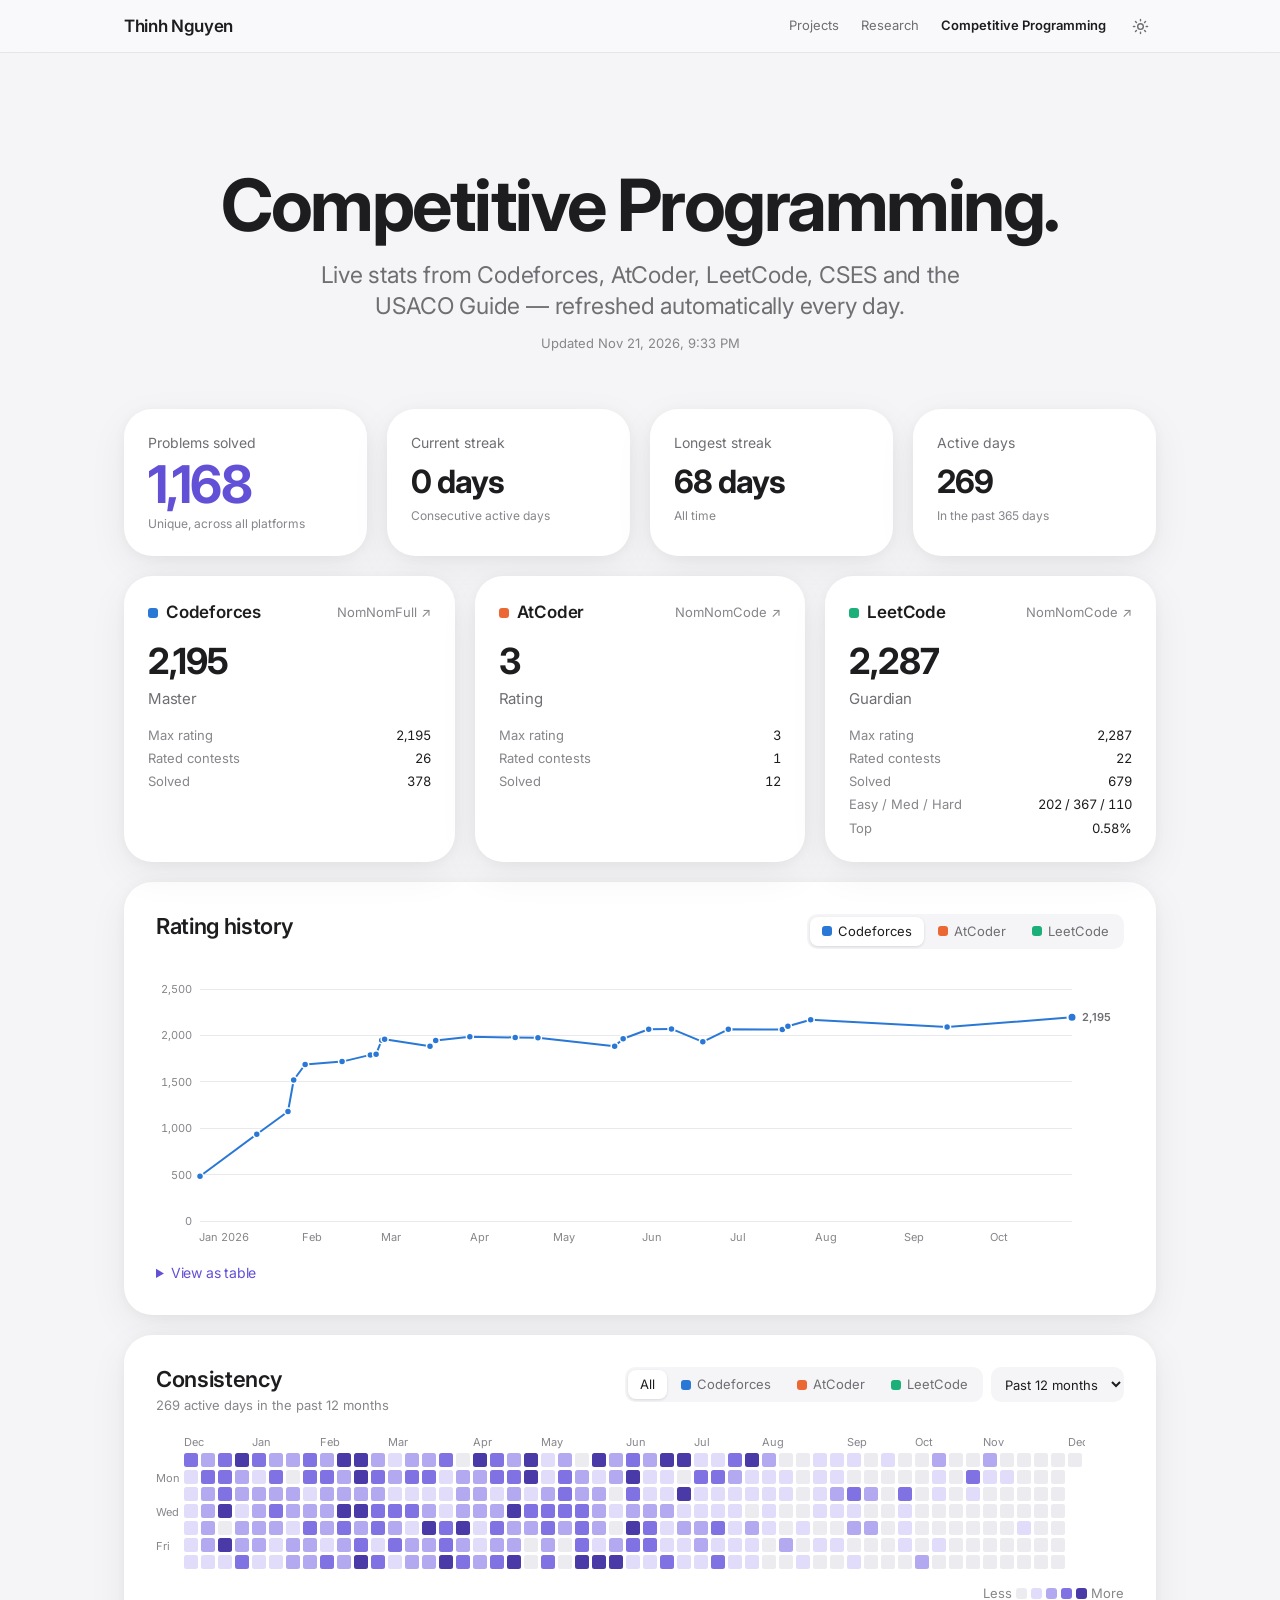
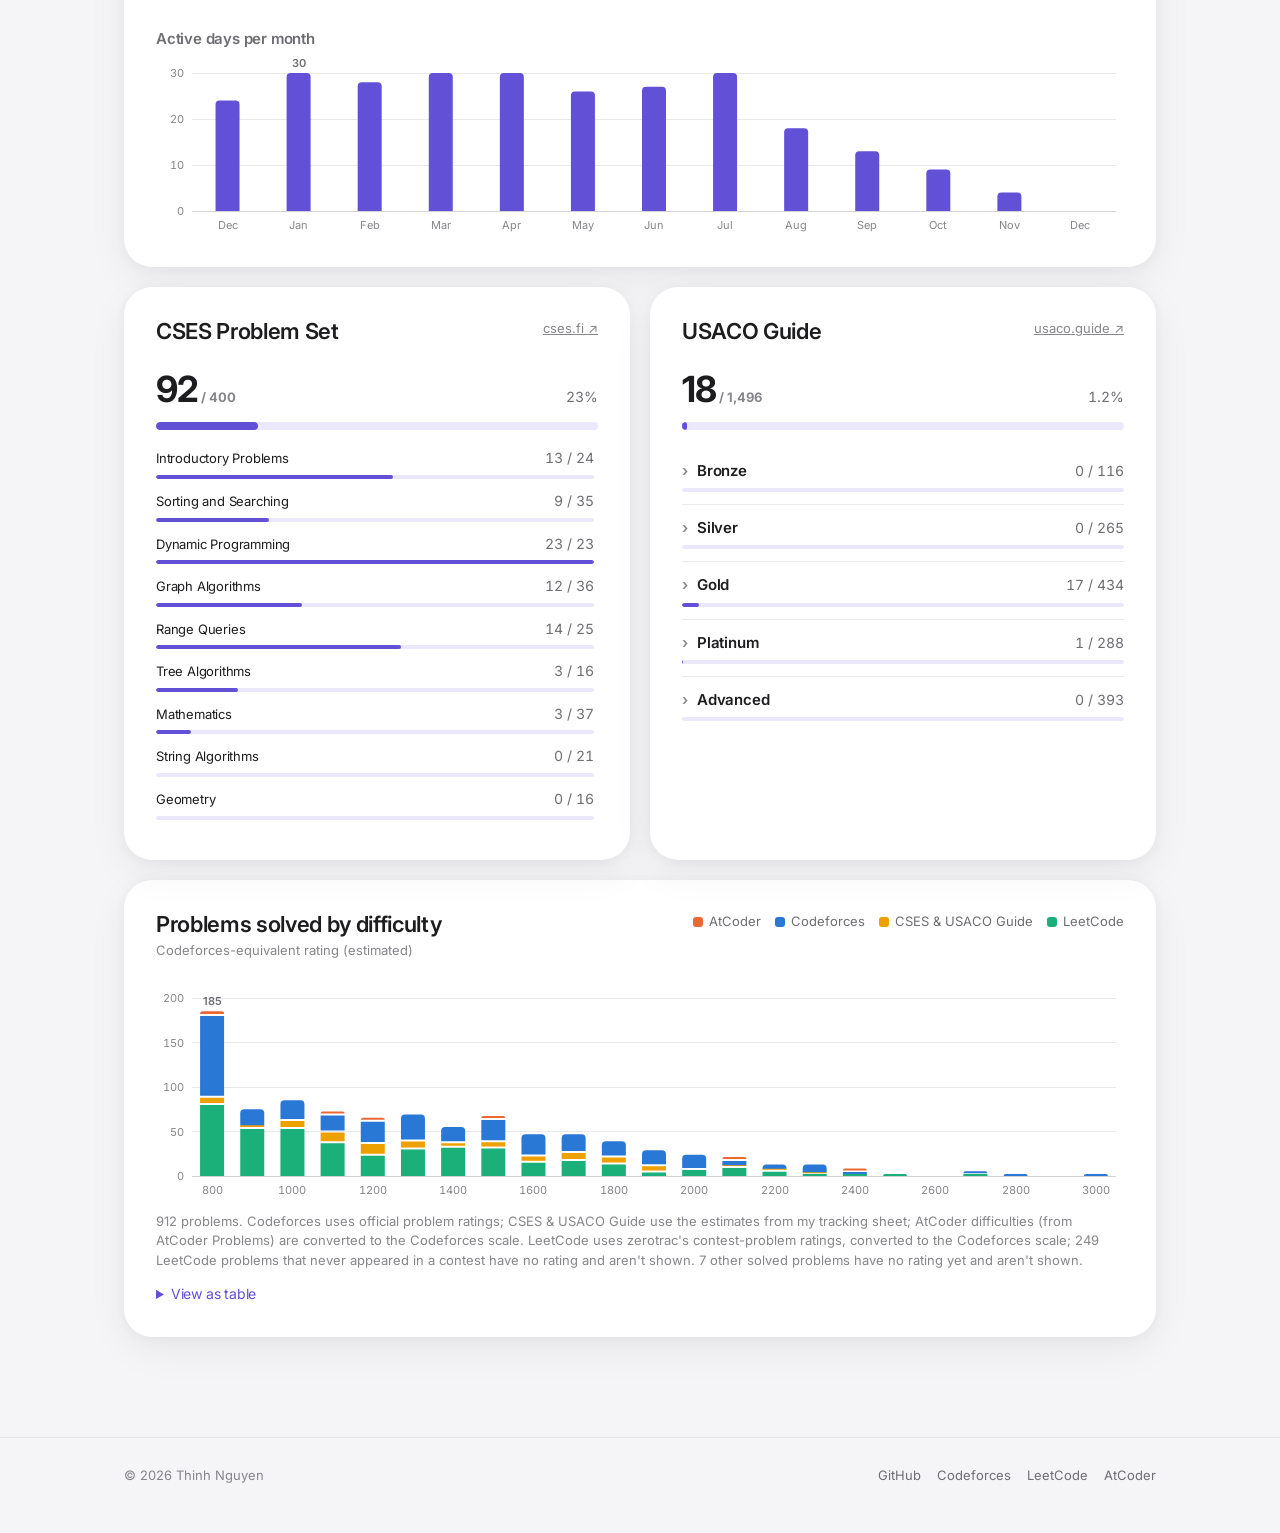
==== competitive-programming.html @ 13630344 "Redesign as a multi-page site; add research and Huawei project - Separate Home, Projects, Research a" ====
<!doctype html>
<html lang="en">
<head>
  <meta charset="utf-8">
  <meta name="viewport" content="width=device-width, initial-scale=1">
  <title>Competitive Programming · Thinh Nguyen</title>
  <meta name="description" content="Live competitive programming stats: Codeforces, AtCoder, LeetCode, CSES and USACO Guide.">
  <link rel="icon" href="data:image/svg+xml,<svg xmlns='http://www.w3.org/2000/svg' viewBox='0 0 32 32'><rect width='32' height='32' rx='7' fill='%236250d6'/><text x='16' y='22' font-family='system-ui,sans-serif' font-size='16' font-weight='700' fill='white' text-anchor='middle'>TN</text></svg>">
  <link rel="preconnect" href="https://fonts.googleapis.com">
  <link rel="preconnect" href="https://fonts.gstatic.com" crossorigin>
  <link rel="stylesheet" href="https://fonts.googleapis.com/css2?family=Inter:wght@400;500;600;700&display=swap">
  <link rel="stylesheet" href="assets/css/style.css">
  <script>
    document.documentElement.classList.add("js");
    try { const t = localStorage.getItem("theme"); if (t) document.documentElement.dataset.theme = t; } catch {}
  </script>
</head>
<body>
  <header class="nav-bar">
    <nav class="wrap nav-inner" aria-label="Main">
      <a class="brand" href="./" data-bind="name">Thinh Nguyen</a>
      <div class="nav-links">
        <a href="projects.html">Projects</a>
        <a href="research.html">Research</a>
        <a href="competitive-programming.html" aria-current="page"><span class="long">Competitive Programming</span><span class="short">CP</span></a>
      </div>
      <button class="theme-toggle" id="theme-toggle" type="button" aria-label="Toggle dark mode">
        <svg class="icon-sun" viewBox="0 0 24 24" aria-hidden="true"><circle cx="12" cy="12" r="4"/><path d="M12 2v2M12 20v2M4.9 4.9l1.4 1.4M17.7 17.7l1.4 1.4M2 12h2M20 12h2M4.9 19.1l1.4-1.4M17.7 6.3l1.4-1.4"/></svg>
        <svg class="icon-moon" viewBox="0 0 24 24" aria-hidden="true"><path d="M21 12.8A9 9 0 1 1 11.2 3a7 7 0 0 0 9.8 9.8z"/></svg>
      </button>
    </nav>
  </header>

  <main>
    <section class="page-hero wrap">
      <h1 class="reveal">Competitive Programming.</h1>
      <p class="lede reveal">Live stats from Codeforces, AtCoder, LeetCode, CSES and the USACO Guide — refreshed automatically every day.</p>
      <p class="muted small reveal" id="cp-updated" style="margin-top:12px"></p>
    </section>
    <section id="cp" class="section wrap">

      <div class="tiles" id="cp-tiles" aria-live="polite"></div>

      <div class="platforms" id="cp-platforms"></div>

      <article class="card">
        <div class="card-head">
          <h3>Rating history</h3>
          <div class="segmented" id="rating-tabs" role="tablist" aria-label="Platform"></div>
        </div>
        <div class="chart" id="rating-chart"></div>
        <details class="table-view">
          <summary>View as table</summary>
          <div id="rating-table"></div>
        </details>
      </article>

      <article class="card">
        <div class="card-head">
          <div>
            <h3>Consistency</h3>
            <p class="muted small" id="heatmap-caption"></p>
          </div>
          <div class="filters">
            <div class="segmented" id="heatmap-platforms" role="group" aria-label="Platform filter"></div>
            <select id="heatmap-range" class="select" aria-label="Time range"></select>
          </div>
        </div>
        <div class="heatmap-scroll" id="heatmap"></div>
        <div class="heatmap-legend muted small" id="heatmap-legend"></div>
        <h4 class="subhead">Active days per month</h4>
        <div class="chart" id="monthly-chart"></div>
      </article>

      <div class="grid-2">
        <article class="card">
          <div class="card-head">
            <h3>CSES Problem Set</h3>
            <a class="muted small" href="https://cses.fi/problemset/" target="_blank" rel="noopener">cses.fi ↗</a>
          </div>
          <div id="cses-progress"></div>
        </article>
        <article class="card">
          <div class="card-head">
            <h3>USACO Guide</h3>
            <a class="muted small" href="https://usaco.guide/" target="_blank" rel="noopener">usaco.guide ↗</a>
          </div>
          <div id="usaco-progress"></div>
        </article>
      </div>

      <article class="card" id="difficulty-card">
        <div class="card-head">
          <div>
            <h3>Problems solved by difficulty</h3>
            <p class="muted small">Codeforces-equivalent rating (estimated)</p>
          </div>
          <div class="legend" id="difficulty-legend"></div>
        </div>
        <div class="chart" id="difficulty-chart"></div>
        <p class="footnote muted small" id="difficulty-note"></p>
        <details class="table-view">
          <summary>View as table</summary>
          <div id="difficulty-table"></div>
        </details>
      </article>
    </section>

  </main>

  <footer class="site-footer">
    <div class="wrap footer-inner">
      <span>© <span id="year"></span> <span data-bind="name">Thinh Nguyen</span></span>
      <div class="footer-links">
        <a href="https://github.com/ThinhTruongN" target="_blank" rel="noopener">GitHub</a>
        <a href="https://codeforces.com/profile/NomNomFull" target="_blank" rel="noopener">Codeforces</a>
        <a href="https://leetcode.com/u/NomNomCode/" target="_blank" rel="noopener">LeetCode</a>
        <a href="https://atcoder.jp/users/NomNomCode" target="_blank" rel="noopener">AtCoder</a>
      </div>
    </div>
  </footer>
  <div class="tooltip" id="tooltip" role="tooltip" hidden></div>
  <script src="assets/js/common.js" defer></script>
  <script src="assets/js/cp.js" defer></script>
</body>
</html>
---- assets/css/style.css ----
/* =================================================================
   Tokens
   Blue is reserved for Codeforces; violet is the site accent.
   ================================================================= */
:root {
  color-scheme: light;
  --page: #f5f5f7;
  --surface: #ffffff;
  --surface-2: #fbfbfd;
  --text: #1d1d1f;
  --text-2: #6e6e73;
  --muted: #86868b;
  --grid: #e8e8ed;
  --axis: #d2d2d7;
  --border: rgba(0, 0, 0, 0.08);
  --hover: rgba(0, 0, 0, 0.04);
  --nav-bg: rgba(251, 251, 253, 0.8);
  --shadow: 0 2px 12px rgba(0, 0, 0, 0.04), 0 12px 40px rgba(0, 0, 0, 0.06);
  --accent: #6250d6;
  --accent-text: #ffffff;

  /* platform identity (categorical slots) */
  --cf: #2a78d6;
  --ac: #eb6834;
  --lc: #1baf7a;
  --sheet: #eda100; /* CSES & USACO Guide */

  /* sequential violet: heatmap & meters */
  --seq-0: #ebebf0;
  --seq-1: #e0dcfa;
  --seq-2: #b3a9f0;
  --seq-3: #8172e3;
  --seq-4: #4a3aa7;
  --track: #ebe8fb;

  --radius: 18px;
  --radius-lg: 28px;
  --font: -apple-system, BlinkMacSystemFont, "SF Pro Text", "Inter", "Segoe UI", Roboto, system-ui, sans-serif;
  --font-display: -apple-system, BlinkMacSystemFont, "SF Pro Display", "Inter", "Segoe UI", Roboto, system-ui, sans-serif;
}

@media (prefers-color-scheme: dark) {
  :root:not([data-theme="light"]) {
    color-scheme: dark;
    --page: #000000;
    --surface: #1c1c1e;
    --surface-2: #161617;
    --text: #f5f5f7;
    --text-2: #a1a1a6;
    --muted: #86868b;
    --grid: #2c2c2e;
    --axis: #424245;
    --border: rgba(255, 255, 255, 0.10);
    --hover: rgba(255, 255, 255, 0.06);
    --nav-bg: rgba(22, 22, 23, 0.8);
    --shadow: none;
    --accent: #9085e9;
    --accent-text: #0b0b0b;
    --cf: #3987e5;
    --ac: #d95926;
    --lc: #199e70;
    --sheet: #c98500;
    --seq-0: #262628;
    --seq-1: #2e2766;
    --seq-2: #4a3aa7;
    --seq-3: #7062dd;
    --seq-4: #b3a9f0;
    --track: #26223f;
  }
}
:root[data-theme="dark"] {
  color-scheme: dark;
  --page: #000000;
  --surface: #1c1c1e;
  --surface-2: #161617;
  --text: #f5f5f7;
  --text-2: #a1a1a6;
  --muted: #86868b;
  --grid: #2c2c2e;
  --axis: #424245;
  --border: rgba(255, 255, 255, 0.10);
  --hover: rgba(255, 255, 255, 0.06);
  --nav-bg: rgba(22, 22, 23, 0.8);
  --shadow: none;
  --accent: #9085e9;
  --accent-text: #0b0b0b;
  --cf: #3987e5;
  --ac: #d95926;
  --lc: #199e70;
  --sheet: #c98500;
  --seq-0: #262628;
  --seq-1: #2e2766;
  --seq-2: #4a3aa7;
  --seq-3: #7062dd;
  --seq-4: #b3a9f0;
  --track: #26223f;
}

/* =================================================================
   Base
   ================================================================= */
*, *::before, *::after { box-sizing: border-box; }
html { scroll-behavior: smooth; scroll-padding-top: 64px; -webkit-text-size-adjust: 100%; }
body {
  margin: 0;
  background: var(--page);
  color: var(--text);
  font: 17px/1.47 var(--font);
  letter-spacing: -0.012em;
  -webkit-font-smoothing: antialiased;
  -moz-osx-font-smoothing: grayscale;
}
a { color: inherit; }
img { max-width: 100%; }
h1, h2, h3, h4 { margin: 0; font-family: var(--font-display); line-height: 1.1; }
h2 { font-size: clamp(1.75rem, 4vw, 2.5rem); font-weight: 700; letter-spacing: -0.025em; }
h3 { font-size: 1.1875rem; font-weight: 600; letter-spacing: -0.015em; }
p { margin: 0; }
.muted { color: var(--muted); }
.small { font-size: 0.8125rem; letter-spacing: 0; }
.wrap { max-width: 1080px; margin: 0 auto; padding: 0 16px; }
.wrap-narrow { max-width: 760px; margin: 0 auto; padding: 0 16px; }
@media (min-width: 640px) { .wrap, .wrap-narrow { padding: 0 24px; } }

/* Scroll reveal (only when JS is on; off for reduced motion) */
.js .reveal { opacity: 0; transform: translateY(28px); transition: opacity .8s cubic-bezier(.2,.7,.2,1), transform .8s cubic-bezier(.2,.7,.2,1); }
.js .reveal.in { opacity: 1; transform: none; }
@media (prefers-reduced-motion: reduce) {
  html { scroll-behavior: auto; }
  .js .reveal { opacity: 1; transform: none; transition: none; }
}

/* =================================================================
   Navigation
   ================================================================= */
.nav-bar {
  position: sticky; top: 0; z-index: 20;
  background: var(--nav-bg);
  -webkit-backdrop-filter: saturate(180%) blur(20px);
  backdrop-filter: saturate(180%) blur(20px);
  border-bottom: 1px solid var(--border);
}
.nav-inner { display: flex; align-items: center; gap: 8px; height: 52px; }
.brand { font-weight: 600; font-size: 1.0625rem; text-decoration: none; white-space: nowrap; letter-spacing: -0.02em; }
.nav-links { display: flex; gap: 2px; margin-left: auto; overflow-x: auto; scrollbar-width: none; }
.nav-links::-webkit-scrollbar { display: none; }
.nav-links a {
  text-decoration: none; color: var(--text-2); font-size: 0.8125rem; letter-spacing: 0;
  padding: 6px 10px; border-radius: 8px; white-space: nowrap; transition: color .2s;
}
.nav-links a:hover { color: var(--text); }
.nav-links a[aria-current="page"] { color: var(--text); font-weight: 600; }
.nav-links .short { display: none; }
.theme-toggle {
  flex: none; width: 32px; height: 32px; border-radius: 50%;
  border: 0; background: transparent; color: var(--text-2);
  display: grid; place-items: center; cursor: pointer; transition: background .2s, color .2s;
}
.theme-toggle:hover { background: var(--hover); color: var(--text); }
.theme-toggle svg { width: 17px; height: 17px; fill: none; stroke: currentColor; stroke-width: 2; stroke-linecap: round; }
.theme-toggle .icon-moon { display: none; }
:root[data-theme="dark"] .theme-toggle .icon-sun { display: none; }
:root[data-theme="dark"] .theme-toggle .icon-moon { display: block; }
@media (prefers-color-scheme: dark) {
  :root:not([data-theme="light"]) .theme-toggle .icon-sun { display: none; }
  :root:not([data-theme="light"]) .theme-toggle .icon-moon { display: block; }
}
@media (max-width: 600px) {
  .brand { font-size: 0.9375rem; }
  .nav-links .long { display: none; }
  .nav-links .short { display: inline; }
  .nav-links a { padding: 6px 8px; }
}

/* =================================================================
   Buttons & links
   ================================================================= */
.btn {
  display: inline-flex; align-items: center; justify-content: center; gap: 6px;
  min-height: 44px; padding: 10px 22px; border-radius: 980px;
  font: inherit; font-size: 1.0625rem; font-weight: 500; text-decoration: none; cursor: pointer;
  border: 1px solid transparent; transition: filter .2s, background .2s;
}
.btn-primary { background: var(--accent); color: var(--accent-text); }
.btn-primary:hover { filter: brightness(1.08); }
.btn-secondary { background: transparent; color: var(--accent); border-color: var(--accent); }
.btn-secondary:hover { background: color-mix(in srgb, var(--accent) 8%, transparent); }
.btn-row { display: flex; flex-wrap: wrap; gap: 12px; }
.center .btn-row { justify-content: center; }
.more { color: var(--accent); text-decoration: none; font-weight: 500; white-space: nowrap; }
.more::after { content: " ›"; }
.more:hover { text-decoration: underline; }

/* =================================================================
   Heroes
   ================================================================= */
.hero { padding: clamp(72px, 12vw, 140px) 0 clamp(48px, 7vw, 88px); text-align: center; }
.eyebrow { font-size: 1.0625rem; font-weight: 600; color: var(--accent); margin-bottom: 10px; letter-spacing: -0.01em; }
.hero h1 {
  font-size: clamp(3rem, 9vw, 5.75rem); font-weight: 700; letter-spacing: -0.04em; line-height: 1.02;
}
.hero .lede {
  font-size: clamp(1.1875rem, 2.4vw, 1.625rem); color: var(--text-2); line-height: 1.3;
  max-width: 680px; margin: 18px auto 0; font-weight: 500; letter-spacing: -0.015em;
}
.hero .btn-row { margin-top: 32px; justify-content: center; }
.page-hero { padding: clamp(64px, 10vw, 112px) 0 clamp(36px, 5vw, 56px); text-align: center; }
.page-hero h1 { font-size: clamp(2.75rem, 7vw, 4.5rem); font-weight: 700; letter-spacing: -0.035em; }
.page-hero .lede { font-size: clamp(1.125rem, 2vw, 1.4375rem); color: var(--text-2); max-width: 640px; margin: 16px auto 0; line-height: 1.35; }

/* Live stat strip */
.stat-strip { display: grid; grid-template-columns: repeat(4, 1fr); gap: 1px; background: var(--border); border-radius: var(--radius-lg); overflow: hidden; margin-bottom: 20px; }
.stat-strip > div { background: var(--surface); padding: 28px 20px; text-align: center; }
.stat-strip .v { font-family: var(--font-display); font-size: clamp(1.75rem, 4vw, 2.5rem); font-weight: 700; letter-spacing: -0.03em; line-height: 1.1; }
.stat-strip .l { color: var(--text-2); font-size: 0.875rem; margin-top: 4px; letter-spacing: 0; }
@media (max-width: 720px) { .stat-strip { grid-template-columns: 1fr 1fr; } }

/* =================================================================
   Home promo tiles
   ================================================================= */
.promos { display: grid; grid-template-columns: 1fr 1fr; gap: 20px; padding-bottom: 20px; }
.promo {
  position: relative; display: flex; flex-direction: column; align-items: center; text-align: center;
  background: var(--surface); border-radius: var(--radius-lg); padding: clamp(32px, 5vw, 52px) clamp(20px, 4vw, 40px) 0;
  overflow: hidden; min-height: 460px; text-decoration: none; color: inherit; box-shadow: var(--shadow);
  transition: transform .4s cubic-bezier(.2,.7,.2,1);
}
a.promo:hover { transform: scale(1.01); }
.promo.wide { grid-column: 1 / -1; min-height: 520px; }
.promo.compact { min-height: 0; }
.promo .eyebrow { font-size: 0.9375rem; margin-bottom: 6px; }
.promo h3 { font-size: clamp(1.75rem, 3.6vw, 2.5rem); font-weight: 700; letter-spacing: -0.03em; line-height: 1.08; max-width: 720px; }
.promo p { color: var(--text-2); font-size: 1.125rem; margin-top: 10px; max-width: 560px; line-height: 1.4; }
.promo .more { margin-top: 16px; }
.promo-visual { margin-top: auto; padding-top: 32px; width: 100%; display: flex; justify-content: center; align-items: flex-end; }
.promo-visual .plate { width: min(100%, 640px); background: #fff; border-radius: 14px 14px 0 0; padding: 12px 12px 0; box-shadow: 0 -1px 0 var(--border), 0 8px 30px rgba(0,0,0,.08); }
.promo-visual .plate img { display: block; width: 100%; border-radius: 6px 6px 0 0; }
.promo-visual svg { width: min(100%, 420px); height: auto; display: block; margin-bottom: 28px; }
.promo-spark { width: 100%; max-width: 760px; margin: 28px auto 32px; }
.promo-spark svg { width: 100%; height: auto; display: block; overflow: visible; }
.promo .spark-caption { display: block; max-width: none; font-size: 0.875rem; color: var(--muted); margin-top: 14px; letter-spacing: 0; }
.promo .spark-caption .swatch { vertical-align: 1px; margin-right: 8px; }
@media (max-width: 760px) {
  .promos { grid-template-columns: 1fr; }
  .promo, .promo.wide { min-height: 0; }
}

/* dim white figures in dark mode */
:root[data-theme="dark"] .plate img, :root[data-theme="dark"] .figure img { filter: brightness(0.9); }
@media (prefers-color-scheme: dark) {
  :root:not([data-theme="light"]) .plate img, :root:not([data-theme="light"]) .figure img { filter: brightness(0.9); }
}

/* =================================================================
   Projects (feature rows)
   ================================================================= */
.features { display: grid; gap: 20px; padding-bottom: 40px; }
.feature {
  display: grid; grid-template-columns: minmax(0, 1fr) minmax(0, 1fr); gap: clamp(24px, 4vw, 56px); align-items: center;
  background: var(--surface); border-radius: var(--radius-lg); padding: clamp(24px, 4vw, 48px); box-shadow: var(--shadow);
}
.feature:nth-child(even) .feature-visual { order: 2; }
.feature-visual { border-radius: var(--radius); overflow: hidden; }
.feature-visual.figure { background: #fff; padding: 10px; border: 1px solid var(--border); }
.feature-visual.figure img { display: block; width: 100%; height: auto; }
.feature-visual.diagram { background: var(--page); aspect-ratio: 4 / 3; display: grid; place-items: center; }
.feature-visual.diagram svg { width: 88%; height: auto; }
.feature h2 { font-size: clamp(1.75rem, 3.4vw, 2.375rem); }
.feature .sub { color: var(--text-2); font-size: 1.125rem; margin-top: 8px; line-height: 1.35; }
.feature .body { color: var(--text-2); margin-top: 16px; font-size: 1rem; }
.feature .result { margin-top: 16px; padding: 14px 16px; border-radius: 14px; background: var(--page); font-size: 0.9375rem; color: var(--text-2); }
.feature .result b { color: var(--text); }
.feature ul.points { margin: 16px 0 0; padding-left: 20px; color: var(--text-2); font-size: 0.9375rem; }
.feature ul.points li { margin: 6px 0; }
.status { display: inline-flex; align-items: center; gap: 6px; font-size: 0.8125rem; font-weight: 600; color: var(--text-2); margin-bottom: 10px; letter-spacing: 0; }
.status::before { content: ""; width: 8px; height: 8px; border-radius: 50%; background: var(--muted); }
.status.wip::before { background: #fab219; }
.status.done::before { background: #0ca30c; }
.tags { list-style: none; padding: 0; margin: 18px 0 0; display: flex; flex-wrap: wrap; gap: 6px; }
.tags li { font-size: 0.75rem; letter-spacing: 0; color: var(--text-2); background: var(--page); border-radius: 980px; padding: 4px 10px; }
.feature .links { display: flex; flex-wrap: wrap; gap: 8px 20px; margin-top: 20px; }
@media (max-width: 820px) {
  .feature { grid-template-columns: 1fr; }
  .feature:nth-child(even) .feature-visual { order: 0; }
}

/* =================================================================
   Research
   ================================================================= */
.paper-head { text-align: center; padding-bottom: 8px; }
.paper-head .eyebrow { margin-bottom: 12px; }
.paper-head h2 { font-size: clamp(2rem, 5vw, 3.25rem); letter-spacing: -0.035em; max-width: 860px; margin: 0 auto; }
.paper-head .tagline { color: var(--text-2); font-size: clamp(1.125rem, 2vw, 1.375rem); margin-top: 14px; }
.paper-head .byline { color: var(--muted); font-size: 0.9375rem; margin-top: 14px; }
.paper-head .btn-row { justify-content: center; margin-top: 28px; }
.panel { background: var(--surface); border-radius: var(--radius-lg); padding: clamp(24px, 4vw, 48px); box-shadow: var(--shadow); margin-top: 20px; }
.panel h3 { font-size: 1.375rem; margin-bottom: 12px; }
.abstract { color: var(--text-2); font-size: 1.0625rem; line-height: 1.6; }
.big-stats { display: grid; grid-template-columns: repeat(3, 1fr); gap: 20px; margin-top: 20px; }
.big-stat { background: var(--surface); border-radius: var(--radius-lg); padding: 32px 28px; box-shadow: var(--shadow); }
.big-stat .v { font-family: var(--font-display); font-size: clamp(2.5rem, 5vw, 3.5rem); font-weight: 700; letter-spacing: -0.04em; line-height: 1; color: var(--accent); }
.big-stat .l { color: var(--text-2); margin-top: 12px; font-size: 1rem; line-height: 1.4; }
@media (max-width: 760px) { .big-stats { grid-template-columns: 1fr; } }
.findings { margin: 0; padding-left: 20px; color: var(--text-2); }
.findings li { margin: 10px 0; }
.findings li::marker { color: var(--accent); }
.gallery { display: grid; grid-template-columns: repeat(3, 1fr); gap: 16px; }
.gallery figure { margin: 0; }
.gallery .figure { background: #fff; border-radius: 14px; padding: 8px; border: 1px solid var(--border); }
.gallery img { display: block; width: 100%; height: auto; }
.gallery figcaption { color: var(--muted); font-size: 0.8125rem; margin-top: 8px; line-height: 1.4; letter-spacing: 0; }
@media (max-width: 820px) { .gallery { grid-template-columns: 1fr; } }
.refs { margin: 0; padding-left: 20px; color: var(--text-2); font-size: 0.9375rem; }
.refs li { margin: 6px 0; }

/* PDF reader */
.reader { background: var(--surface); border-radius: var(--radius-lg); box-shadow: var(--shadow); overflow: hidden; margin-top: 20px; }
.reader-bar { display: flex; align-items: center; gap: 12px; padding: 14px 20px; border-bottom: 1px solid var(--border); flex-wrap: wrap; }
.reader-bar h3 { font-size: 1.0625rem; margin-right: auto; }
.reader-bar .pageinfo { color: var(--muted); font-size: 0.8125rem; font-variant-numeric: tabular-nums; letter-spacing: 0; }
.reader-bar a { font-size: 0.875rem; }
.reader-pages { background: var(--page); height: min(82vh, 1000px); overflow-y: auto; padding: 20px; display: flex; flex-direction: column; align-items: center; gap: 16px; }
.reader-page { width: 100%; max-width: 860px; background: #fff; border-radius: 4px; box-shadow: 0 1px 3px rgba(0,0,0,.12), 0 8px 24px rgba(0,0,0,.08); position: relative; }
.reader-page canvas { display: block; width: 100%; height: auto; border-radius: 4px; }
.reader-fallback { width: 100%; height: 100%; border: 0; background: #fff; }
.reader-msg { color: var(--muted); padding: 40px 20px; text-align: center; }

/* =================================================================
   Generic sections & cards (CP dashboard)
   ================================================================= */
.section { padding-bottom: 40px; }
.section-head { display: flex; align-items: baseline; justify-content: space-between; gap: 12px; flex-wrap: wrap; margin-bottom: 16px; }
.placeholder { padding: 32px; border-radius: var(--radius-lg); background: var(--surface); color: var(--muted); text-align: center; }
.card {
  background: var(--surface); border-radius: var(--radius-lg); box-shadow: var(--shadow);
  padding: clamp(20px, 3vw, 32px); margin-bottom: 20px; min-width: 0;
}
.card-head { display: flex; justify-content: space-between; align-items: flex-start; gap: 12px; flex-wrap: wrap; margin-bottom: 20px; }
.card-head h3 { font-size: 1.375rem; }
.card-head p { margin: 4px 0 0; }
.subhead { font-size: 0.9375rem; font-weight: 600; margin: 28px 0 8px; color: var(--text-2); }
.grid-2 { display: grid; grid-template-columns: 1fr 1fr; gap: 20px; }
.grid-2 .card { margin-bottom: 0; }
.grid-2 + .card { margin-top: 20px; }
@media (max-width: 760px) { .grid-2 { grid-template-columns: 1fr; } }

/* CP stat tiles */
.tiles { display: grid; grid-template-columns: repeat(4, 1fr); gap: 20px; margin-bottom: 20px; }
.tile { background: var(--surface); border-radius: var(--radius-lg); padding: 24px; box-shadow: var(--shadow); }
.tile-label { color: var(--text-2); font-size: 0.875rem; letter-spacing: 0; }
.tile-value { font-family: var(--font-display); font-size: 2rem; font-weight: 700; margin-top: 4px; letter-spacing: -0.03em; }
.tile-note { color: var(--muted); font-size: 0.75rem; margin-top: 2px; letter-spacing: 0; }
.tile.hero-tile .tile-value { font-size: 3.25rem; line-height: 1.05; color: var(--accent); }
@media (max-width: 760px) { .tiles { grid-template-columns: 1fr 1fr; gap: 12px; } .tile { padding: 18px; } .tile.hero-tile .tile-value { font-size: 2.25rem; } }

/* platform cards */
.platforms { display: grid; grid-template-columns: repeat(3, 1fr); gap: 20px; margin-bottom: 20px; }
@media (max-width: 760px) { .platforms { grid-template-columns: 1fr; } }
.platform { background: var(--surface); border-radius: var(--radius-lg); padding: 24px; box-shadow: var(--shadow); }
.platform-name { display: flex; align-items: center; gap: 8px; font-weight: 600; }
.platform-name a { margin-left: auto; font-weight: 400; font-size: 0.8125rem; color: var(--muted); text-decoration: none; letter-spacing: 0; }
.platform-name a:hover { color: var(--text); text-decoration: underline; }
.swatch { width: 10px; height: 10px; border-radius: 3px; flex: none; display: inline-block; }
.platform-rating { font-family: var(--font-display); font-size: 2.25rem; font-weight: 700; margin-top: 10px; letter-spacing: -0.03em; }
.platform-rank { color: var(--text-2); font-size: 0.9375rem; text-transform: capitalize; }
.kv { display: grid; grid-template-columns: auto 1fr; gap: 4px 12px; margin: 16px 0 0; font-size: 0.8125rem; letter-spacing: 0; }
.kv dt { color: var(--muted); }
.kv dd { margin: 0; text-align: right; font-variant-numeric: tabular-nums; }
.platform.empty { color: var(--muted); font-size: 0.875rem; }

/* segmented controls & select */
.filters { display: flex; gap: 8px; flex-wrap: wrap; max-width: 100%; }
.segmented {
  display: inline-flex; background: var(--page); border-radius: 10px; padding: 3px; gap: 2px;
  max-width: 100%; overflow-x: auto; scrollbar-width: none;
}
.segmented::-webkit-scrollbar { display: none; }
.segmented button {
  flex: none; border: 0; background: transparent; color: var(--text-2); font: inherit; font-size: 0.8125rem; letter-spacing: 0;
  padding: 5px 12px; border-radius: 8px; cursor: pointer; display: inline-flex; align-items: center; gap: 6px;
}
.segmented button:hover { color: var(--text); }
.segmented button[aria-pressed="true"], .segmented button[aria-selected="true"] {
  background: var(--surface); color: var(--text); box-shadow: 0 1px 3px rgba(0,0,0,.12);
}
.segmented button:disabled { opacity: 0.4; cursor: not-allowed; }
.select {
  font: inherit; font-size: 0.8125rem; color: var(--text); background: var(--page);
  border: 0; border-radius: 10px; padding: 6px 10px; letter-spacing: 0;
}

/* charts */
.chart { position: relative; width: 100%; }
.chart svg { display: block; width: 100%; overflow: visible; }
.chart text, .promo-spark text { font-family: var(--font); letter-spacing: 0; }
.axis-text { fill: var(--muted); font-size: 11px; font-variant-numeric: tabular-nums; }
.label-text { fill: var(--text-2); font-size: 11px; font-weight: 600; }
.gridline { stroke: var(--grid); stroke-width: 1; shape-rendering: crispEdges; }
.baseline { stroke: var(--axis); stroke-width: 1; shape-rendering: crispEdges; }
.crosshair { stroke: var(--axis); stroke-width: 1; }
.empty-chart { color: var(--muted); font-size: 0.875rem; padding: 40px 0; text-align: center; }

/* heatmap */
.heatmap-scroll { overflow-x: auto; padding-bottom: 4px; }
.heatmap-scroll svg { display: block; }
.heatmap-legend { display: flex; align-items: center; gap: 4px; justify-content: flex-end; margin-top: 8px; }
.heatmap-legend i { width: 11px; height: 11px; border-radius: 3px; display: inline-block; }

/* progress meters */
.meter-big { margin-bottom: 18px; }
.meter-row { display: flex; justify-content: space-between; align-items: baseline; gap: 8px; font-size: 0.9375rem; }
.meter-row b { font-weight: 600; }
.meter-row .num { color: var(--text-2); font-variant-numeric: tabular-nums; white-space: nowrap; font-size: 0.875rem; letter-spacing: 0; }
.meter-big .num-big { font-family: var(--font-display); font-size: 2.25rem; font-weight: 700; letter-spacing: -0.03em; }
.meter { height: 8px; border-radius: 8px; background: var(--track); overflow: hidden; margin-top: 6px; }
.meter.thin { height: 4px; }
.meter > span { display: block; height: 100%; border-radius: 8px; background: var(--accent); }
.cat-list { display: grid; gap: 12px; }
.tier { border-top: 1px solid var(--border); padding: 12px 0; }
.tier:first-of-type { border-top: 0; }
.tier summary { cursor: pointer; list-style: none; }
.tier summary::-webkit-details-marker { display: none; }
.tier summary .meter-row b::before { content: "›"; display: inline-block; width: 1em; color: var(--muted); transition: transform .2s; }
.tier[open] summary .meter-row b::before { transform: rotate(90deg); }
.tier .cat-list { margin: 12px 0 4px 1em; }
.cat-list .meter-row { font-size: 0.8125rem; }
.scroll-list { max-height: 380px; overflow-y: auto; padding-right: 4px; }

/* legend & footnote */
.legend { display: flex; flex-wrap: wrap; gap: 4px 14px; font-size: 0.8125rem; color: var(--text-2); letter-spacing: 0; }
.legend span { display: inline-flex; align-items: center; gap: 6px; }
.footnote { margin: 12px 0 0; line-height: 1.5; }

/* table view */
.table-view { margin-top: 14px; }
.table-view summary { cursor: pointer; color: var(--accent); font-size: 0.875rem; }
.table-view .table-wrap { max-height: 320px; overflow: auto; margin-top: 8px; }
table { border-collapse: collapse; width: 100%; font-size: 0.8125rem; letter-spacing: 0; }
th, td { text-align: left; padding: 7px 8px; border-bottom: 1px solid var(--border); white-space: nowrap; }
th { color: var(--muted); font-weight: 500; position: sticky; top: 0; background: var(--surface); }
td.num, th.num { text-align: right; font-variant-numeric: tabular-nums; }
td a { color: var(--accent); text-decoration: none; }

/* tooltip */
.tooltip {
  position: fixed; z-index: 50; pointer-events: none;
  background: var(--surface); color: var(--text); border: 1px solid var(--border);
  box-shadow: 0 8px 28px rgba(0, 0, 0, 0.16);
  border-radius: 12px; padding: 10px 12px; font-size: 0.8125rem; line-height: 1.45; max-width: 280px; letter-spacing: 0;
}
.tooltip .tt-title { font-weight: 600; }
.tooltip .tt-sub { color: var(--muted); }
.tooltip .tt-row { display: flex; align-items: center; gap: 6px; }
.tooltip .tt-row span:last-child { margin-left: auto; padding-left: 12px; font-variant-numeric: tabular-nums; }

/* =================================================================
   Footer
   ================================================================= */
.site-footer { border-top: 1px solid var(--border); margin-top: 40px; padding: 28px 0 48px; font-size: 0.8125rem; color: var(--muted); letter-spacing: 0; }
.footer-inner { display: flex; justify-content: space-between; gap: 16px; flex-wrap: wrap; }
.footer-links { display: flex; gap: 16px; flex-wrap: wrap; }
.footer-links a { color: var(--text-2); text-decoration: none; }
.footer-links a:hover { color: var(--text); text-decoration: underline; }
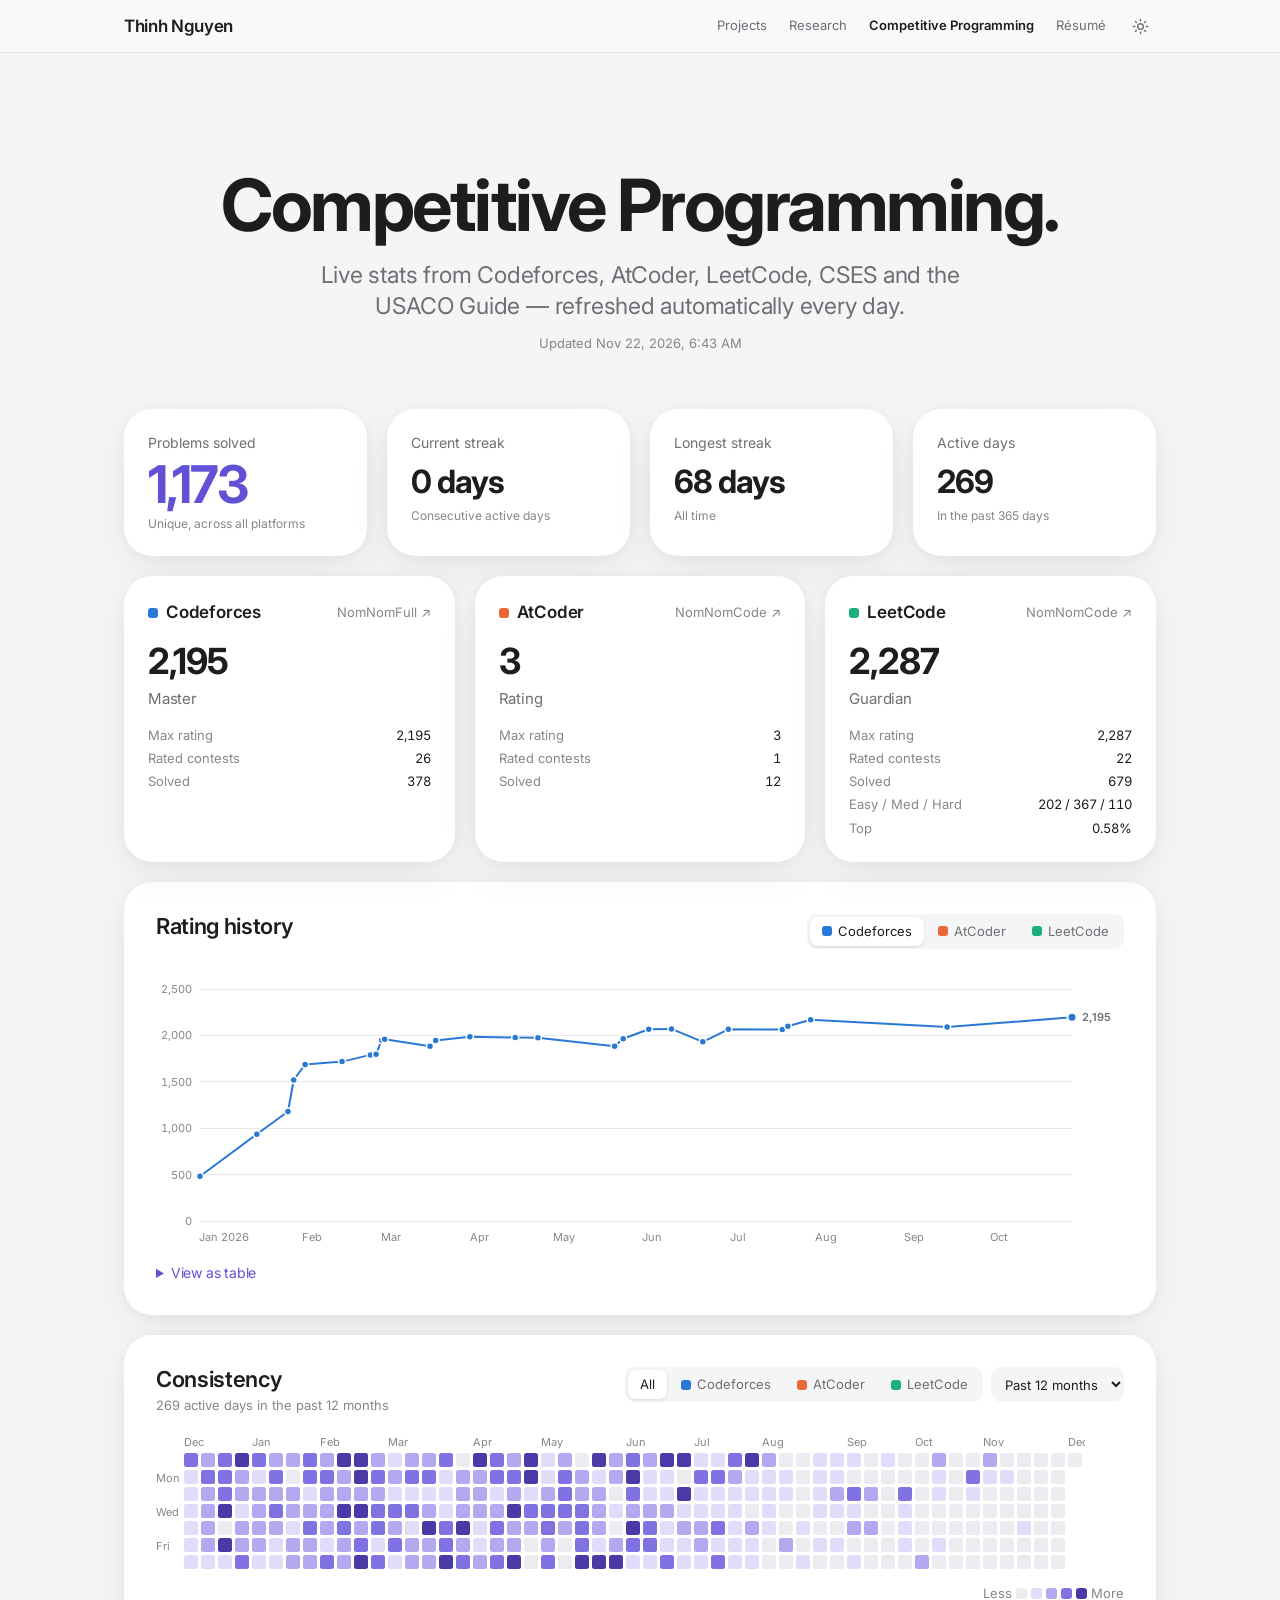
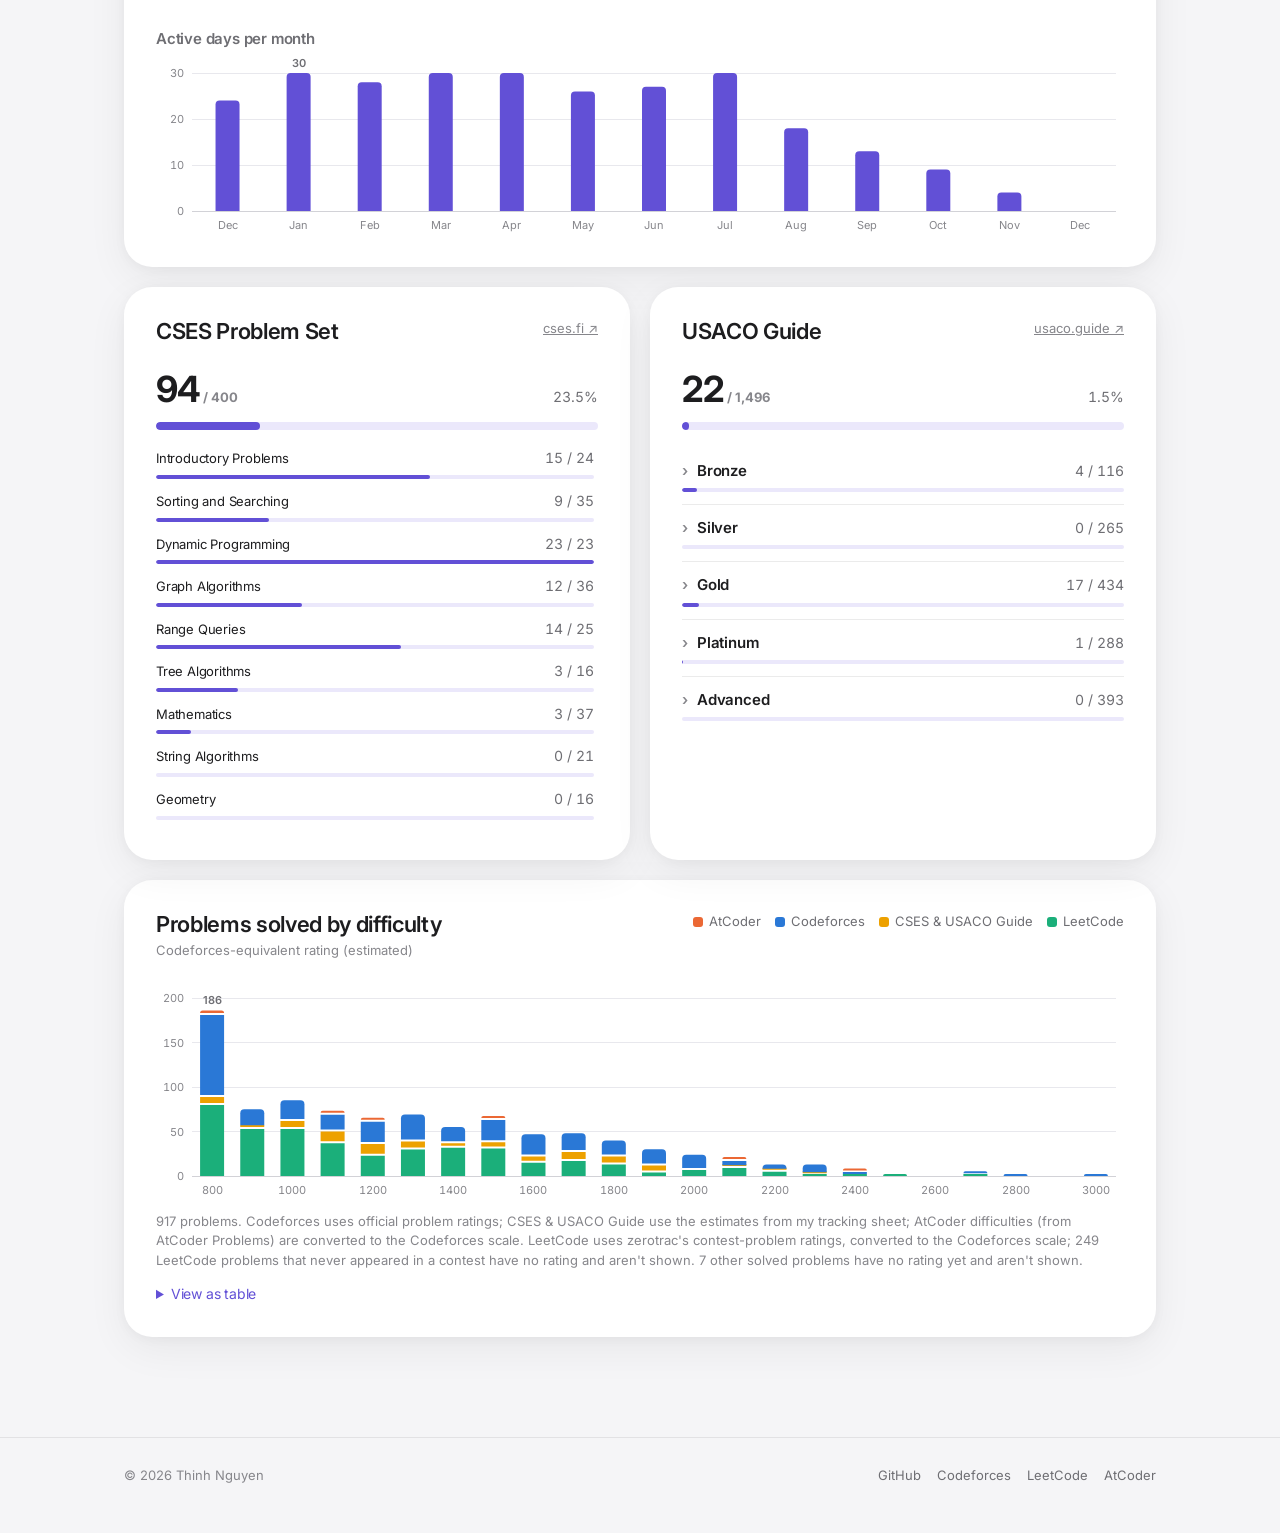
==== commit 95227fa9: "Add résumé to the home page Résumé tile after the live stats with a rendered preview of page 1 (PDF." ====
--- a/competitive-programming.html
+++ b/competitive-programming.html
@@ -23,6 +23,7 @@
         <a href="projects.html">Projects</a>
         <a href="research.html">Research</a>
         <a href="competitive-programming.html" aria-current="page"><span class="long">Competitive Programming</span><span class="short">CP</span></a>
+        <a href="./#resume">Résumé</a>
       </div>
       <button class="theme-toggle" id="theme-toggle" type="button" aria-label="Toggle dark mode">
         <svg class="icon-sun" viewBox="0 0 24 24" aria-hidden="true"><circle cx="12" cy="12" r="4"/><path d="M12 2v2M12 20v2M4.9 4.9l1.4 1.4M17.7 17.7l1.4 1.4M2 12h2M20 12h2M4.9 19.1l1.4-1.4M17.7 6.3l1.4-1.4"/></svg>
--- a/assets/css/style.css
+++ b/assets/css/style.css
@@ -251,6 +251,35 @@
   :root:not([data-theme="light"]) .plate img, :root:not([data-theme="light"]) .figure img { filter: brightness(0.9); }
 }
 
+/* Résumé tile (home) */
+#resume { margin-bottom: 20px; }
+.resume-tile {
+  display: grid; grid-template-columns: minmax(0, 1fr) minmax(0, 1fr); gap: clamp(24px, 4vw, 56px); align-items: center;
+  background: var(--surface); border-radius: var(--radius-lg); box-shadow: var(--shadow);
+  padding: clamp(28px, 5vw, 56px) clamp(20px, 5vw, 56px); overflow: hidden;
+}
+.resume-text h3 { font-size: clamp(1.75rem, 3.4vw, 2.5rem); font-weight: 700; letter-spacing: -0.03em; line-height: 1.1; }
+.resume-text p:not(.eyebrow) { color: var(--text-2); font-size: 1.125rem; margin-top: 12px; }
+.resume-text .eyebrow { font-size: 0.9375rem; margin-bottom: 8px; }
+.resume-text .btn-row { margin-top: 24px; }
+.resume-preview {
+  display: block; justify-self: center; width: min(100%, 420px); aspect-ratio: 8.5 / 11;
+  background: #fff; border-radius: 6px; overflow: hidden; position: relative;
+  box-shadow: 0 1px 3px rgba(0,0,0,.12), 0 18px 48px rgba(0,0,0,.14);
+  transform: rotate(-1.5deg); transition: transform .4s cubic-bezier(.2,.7,.2,1);
+}
+.resume-preview:hover { transform: rotate(0deg) scale(1.02); }
+.resume-preview canvas { display: block; width: 100%; height: 100%; }
+.resume-fallback { position: absolute; inset: 0; display: grid; place-items: center; color: #6e6e73; font-weight: 600; }
+:root[data-theme="dark"] .resume-preview canvas { filter: brightness(0.92); }
+@media (prefers-color-scheme: dark) { :root:not([data-theme="light"]) .resume-preview canvas { filter: brightness(0.92); } }
+@media (max-width: 760px) {
+  .resume-tile { grid-template-columns: 1fr; text-align: center; }
+  .resume-text .btn-row { justify-content: center; }
+  .resume-preview { width: min(100%, 320px); }
+}
+@media (prefers-reduced-motion: reduce) { .resume-preview, .resume-preview:hover { transform: none; } }
+
 /* =================================================================
    Projects (feature rows)
    ================================================================= */
@@ -299,19 +328,35 @@
 .big-stats { display: grid; grid-template-columns: repeat(3, 1fr); gap: 20px; margin-top: 20px; }
 .big-stat { background: var(--surface); border-radius: var(--radius-lg); padding: 32px 28px; box-shadow: var(--shadow); }
 .big-stat .v { font-family: var(--font-display); font-size: clamp(2.5rem, 5vw, 3.5rem); font-weight: 700; letter-spacing: -0.04em; line-height: 1; color: var(--accent); }
+.big-stat .v.long { font-size: clamp(2rem, 3.4vw, 2.5rem); white-space: nowrap; }
 .big-stat .l { color: var(--text-2); margin-top: 12px; font-size: 1rem; line-height: 1.4; }
 @media (max-width: 760px) { .big-stats { grid-template-columns: 1fr; } }
 .findings { margin: 0; padding-left: 20px; color: var(--text-2); }
 .findings li { margin: 10px 0; }
 .findings li::marker { color: var(--accent); }
-.gallery { display: grid; grid-template-columns: repeat(3, 1fr); gap: 16px; }
+.gallery { display: grid; grid-template-columns: repeat(2, 1fr); gap: 24px 20px; }
 .gallery figure { margin: 0; }
+.gallery figure.wide { grid-column: 1 / -1; }
 .gallery .figure { background: #fff; border-radius: 14px; padding: 8px; border: 1px solid var(--border); }
 .gallery img { display: block; width: 100%; height: auto; }
 .gallery figcaption { color: var(--muted); font-size: 0.8125rem; margin-top: 8px; line-height: 1.4; letter-spacing: 0; }
 @media (max-width: 820px) { .gallery { grid-template-columns: 1fr; } }
 .refs { margin: 0; padding-left: 20px; color: var(--text-2); font-size: 0.9375rem; }
 .refs li { margin: 6px 0; }
+
+.paper + .paper { margin-top: clamp(72px, 10vw, 120px); padding-top: clamp(48px, 7vw, 80px); border-top: 1px solid var(--border); }
+
+/* before/after comparison bars */
+.compare { display: grid; gap: 14px; width: 100%; }
+.compare-row { display: grid; grid-template-columns: 120px 1fr 64px; align-items: center; gap: 14px; }
+.compare-label { color: var(--text-2); font-size: 0.9375rem; text-align: left; }
+.compare-track { height: 28px; border-radius: 8px; background: var(--page); overflow: hidden; }
+.compare-bar { display: block; height: 100%; border-radius: 0 8px 8px 0; background: var(--seq-2); }
+.compare-bar.hi { background: var(--accent); }
+.compare-value { font-family: var(--font-display); font-weight: 700; font-size: 1.25rem; letter-spacing: -0.02em; text-align: right; font-variant-numeric: tabular-nums; }
+@media (max-width: 520px) { .compare-row { grid-template-columns: 96px 1fr 56px; gap: 10px; } }
+.promo .compare { max-width: 620px; margin: 36px auto 40px; }
+.promo .compare-track { background: var(--page); }
 
 /* PDF reader */
 .reader { background: var(--surface); border-radius: var(--radius-lg); box-shadow: var(--shadow); overflow: hidden; margin-top: 20px; }
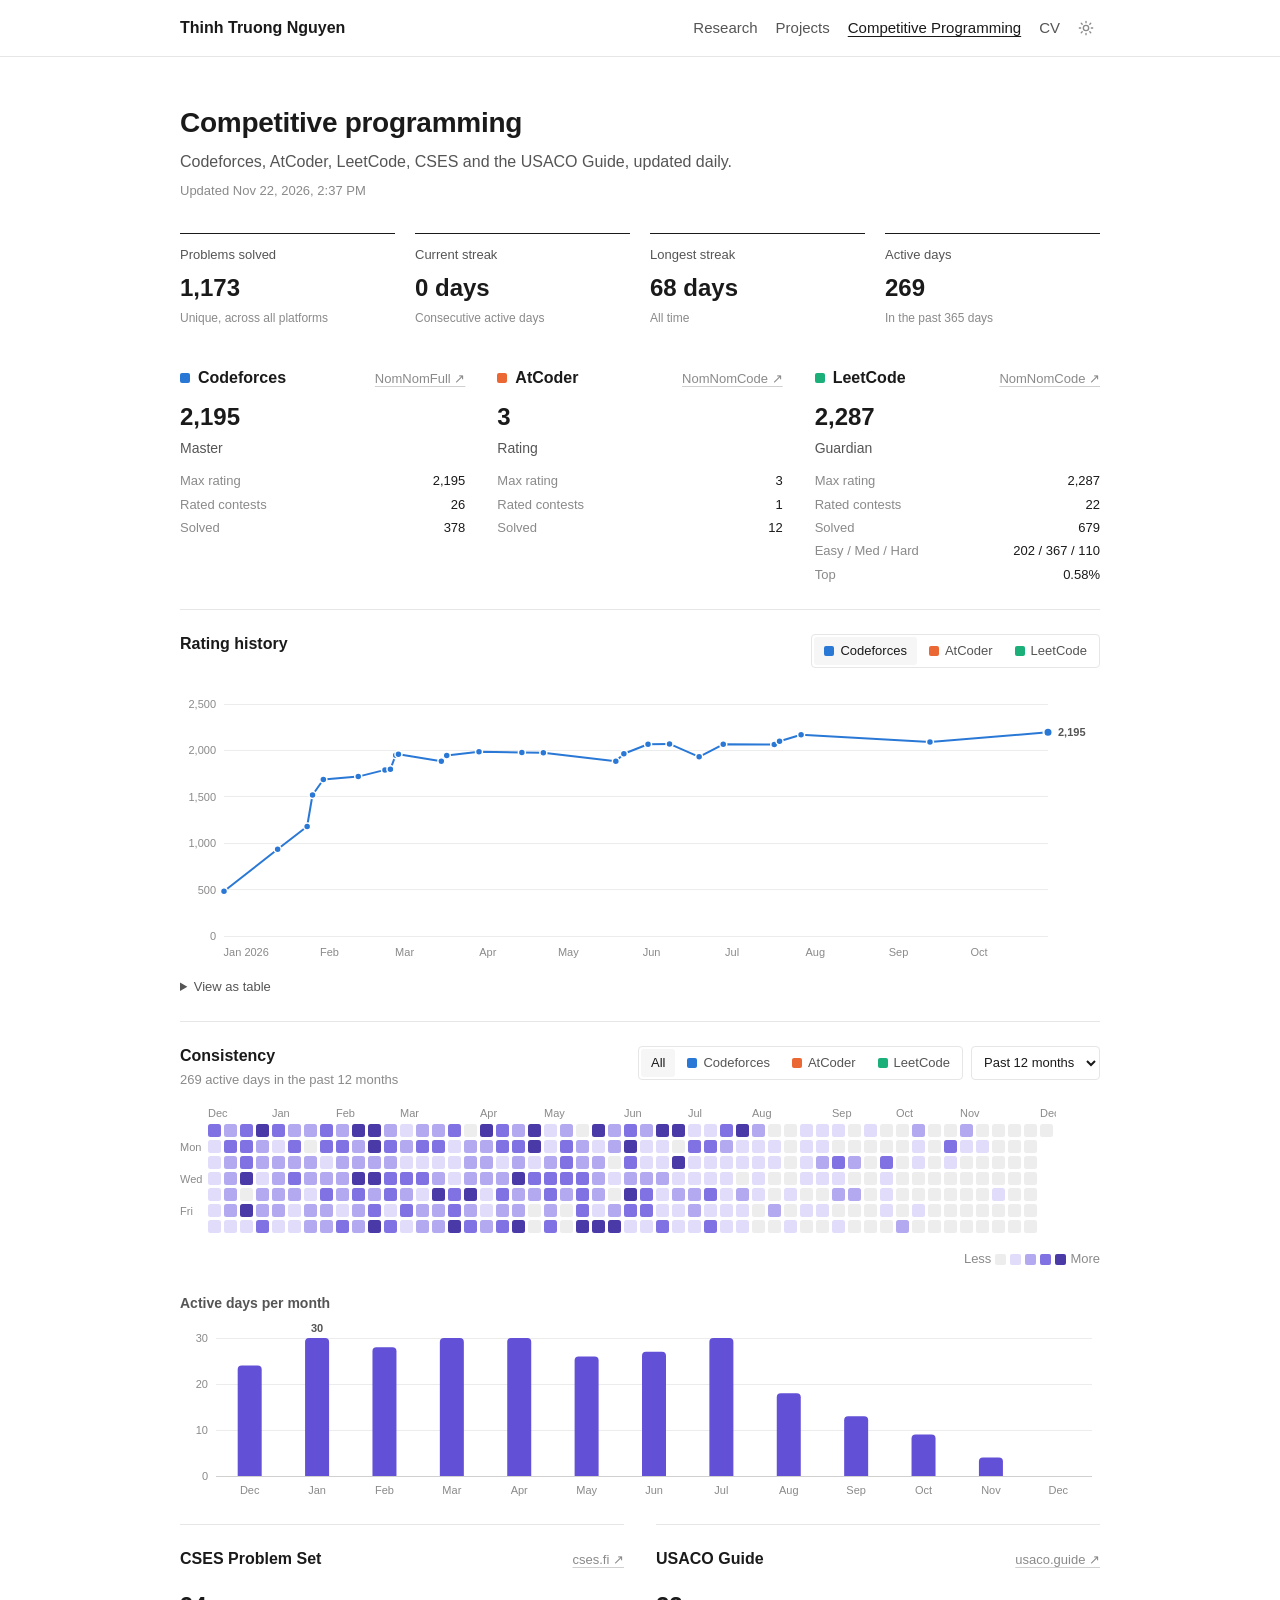
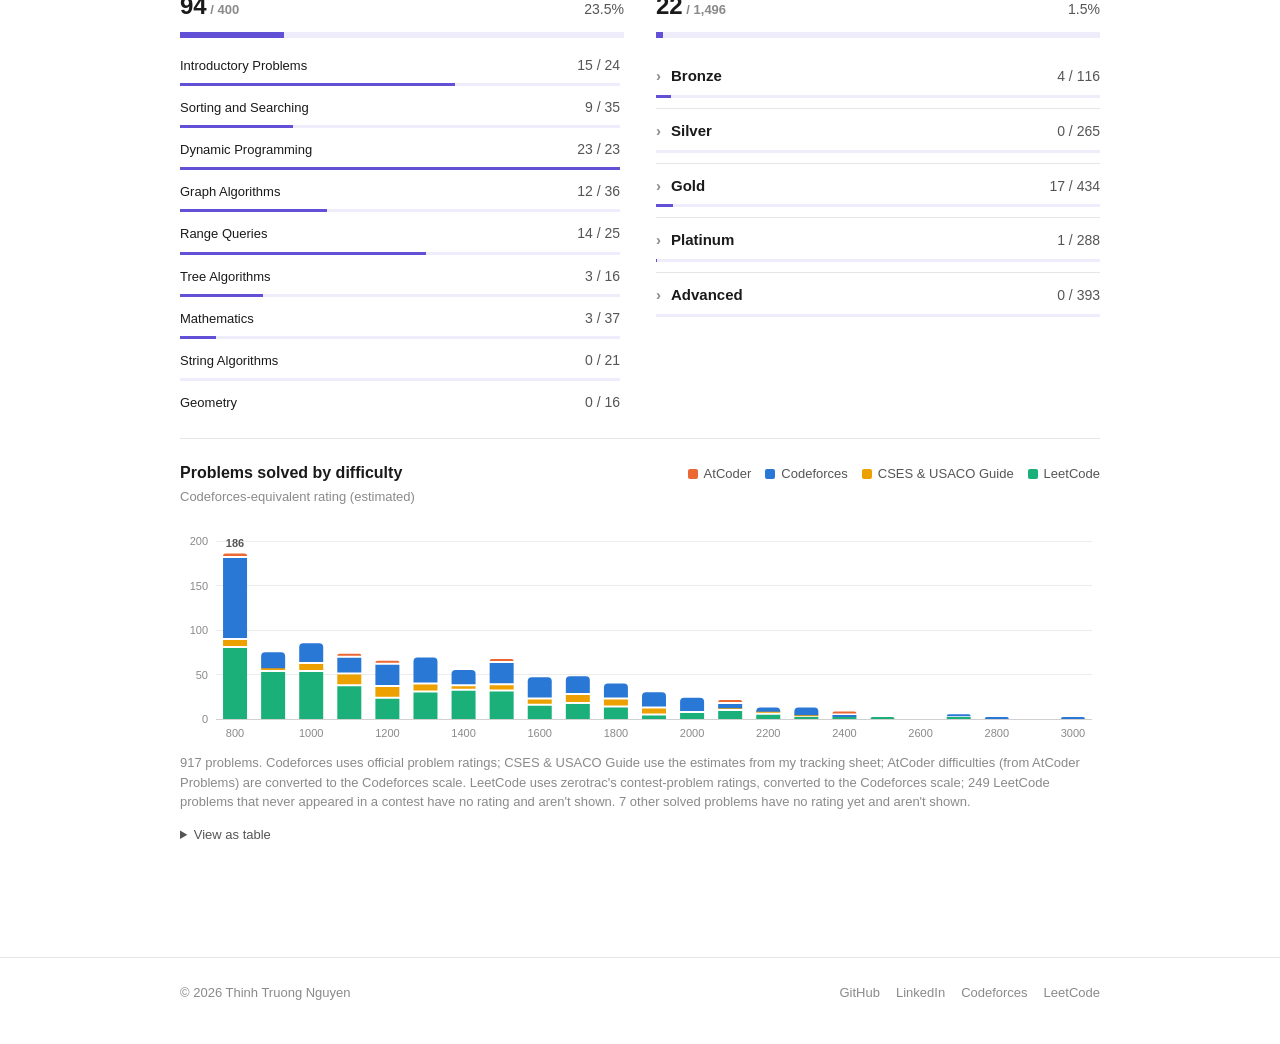
==== commit 0c1ed51e: "Minimal redesign; add academic CV and updated résumé - Plain white/dark background, single text colu" ====
--- a/competitive-programming.html
+++ b/competitive-programming.html
@@ -3,27 +3,23 @@
 <head>
   <meta charset="utf-8">
   <meta name="viewport" content="width=device-width, initial-scale=1">
-  <title>Competitive Programming · Thinh Nguyen</title>
+  <title>Competitive Programming · Thinh Truong Nguyen</title>
   <meta name="description" content="Live competitive programming stats: Codeforces, AtCoder, LeetCode, CSES and USACO Guide.">
-  <link rel="icon" href="data:image/svg+xml,<svg xmlns='http://www.w3.org/2000/svg' viewBox='0 0 32 32'><rect width='32' height='32' rx='7' fill='%236250d6'/><text x='16' y='22' font-family='system-ui,sans-serif' font-size='16' font-weight='700' fill='white' text-anchor='middle'>TN</text></svg>">
-  <link rel="preconnect" href="https://fonts.googleapis.com">
-  <link rel="preconnect" href="https://fonts.gstatic.com" crossorigin>
-  <link rel="stylesheet" href="https://fonts.googleapis.com/css2?family=Inter:wght@400;500;600;700&display=swap">
+  <link rel="icon" href="data:image/svg+xml,<svg xmlns='http://www.w3.org/2000/svg' viewBox='0 0 32 32'><rect width='32' height='32' rx='4' fill='%231a1a1a'/><text x='16' y='21.5' font-family='system-ui,sans-serif' font-size='14' font-weight='600' fill='white' text-anchor='middle'>TN</text></svg>">
   <link rel="stylesheet" href="assets/css/style.css">
   <script>
-    document.documentElement.classList.add("js");
     try { const t = localStorage.getItem("theme"); if (t) document.documentElement.dataset.theme = t; } catch {}
   </script>
 </head>
 <body>
-  <header class="nav-bar">
+  <header class="nav-bar wide">
     <nav class="wrap nav-inner" aria-label="Main">
-      <a class="brand" href="./" data-bind="name">Thinh Nguyen</a>
+      <a class="brand" href="./">Thinh Truong Nguyen</a>
       <div class="nav-links">
+        <a href="research.html">Research</a>
         <a href="projects.html">Projects</a>
-        <a href="research.html">Research</a>
         <a href="competitive-programming.html" aria-current="page"><span class="long">Competitive Programming</span><span class="short">CP</span></a>
-        <a href="./#resume">Résumé</a>
+        <a href="assets/cv/Thinh_Nguyen_CV.pdf?v=300ada1b" target="_blank" rel="noopener">CV</a>
       </div>
       <button class="theme-toggle" id="theme-toggle" type="button" aria-label="Toggle dark mode">
         <svg class="icon-sun" viewBox="0 0 24 24" aria-hidden="true"><circle cx="12" cy="12" r="4"/><path d="M12 2v2M12 20v2M4.9 4.9l1.4 1.4M17.7 17.7l1.4 1.4M2 12h2M20 12h2M4.9 19.1l1.4-1.4M17.7 6.3l1.4-1.4"/></svg>
@@ -34,9 +30,8 @@
 
   <main>
     <section class="page-hero wrap">
-      <h1 class="reveal">Competitive Programming.</h1>
-      <p class="lede reveal">Live stats from Codeforces, AtCoder, LeetCode, CSES and the USACO Guide — refreshed automatically every day.</p>
-      <p class="muted small reveal" id="cp-updated" style="margin-top:12px"></p>
+      <h1>Competitive programming</h1>
+      <p class="lede">Codeforces, AtCoder, LeetCode, CSES and the USACO Guide, updated daily. <span class="muted small" id="cp-updated"></span></p>
     </section>
     <section id="cp" class="section wrap">
 
@@ -106,17 +101,16 @@
         </details>
       </article>
     </section>
-
   </main>
 
-  <footer class="site-footer">
+  <footer class="site-footer wide">
     <div class="wrap footer-inner">
-      <span>© <span id="year"></span> <span data-bind="name">Thinh Nguyen</span></span>
+      <span>© <span id="year"></span> Thinh Truong Nguyen</span>
       <div class="footer-links">
         <a href="https://github.com/ThinhTruongN" target="_blank" rel="noopener">GitHub</a>
+        <a href="https://www.linkedin.com/in/truong-nguyen-1232b629b" target="_blank" rel="noopener">LinkedIn</a>
         <a href="https://codeforces.com/profile/NomNomFull" target="_blank" rel="noopener">Codeforces</a>
         <a href="https://leetcode.com/u/NomNomCode/" target="_blank" rel="noopener">LeetCode</a>
-        <a href="https://atcoder.jp/users/NomNomCode" target="_blank" rel="noopener">AtCoder</a>
       </div>
     </div>
   </footer>
--- a/assets/css/style.css
+++ b/assets/css/style.css
@@ -1,163 +1,140 @@
 /* =================================================================
-   Tokens
-   Blue is reserved for Codeforces; violet is the site accent.
+   Minimal theme: plain background, one text column, hairlines.
+   Colour is reserved for data: blue = Codeforces, orange = AtCoder,
+   green = LeetCode, yellow = CSES/USACO, violet = activity scales.
    ================================================================= */
 :root {
   color-scheme: light;
-  --page: #f5f5f7;
-  --surface: #ffffff;
-  --surface-2: #fbfbfd;
-  --text: #1d1d1f;
-  --text-2: #6e6e73;
-  --muted: #86868b;
-  --grid: #e8e8ed;
-  --axis: #d2d2d7;
-  --border: rgba(0, 0, 0, 0.08);
+  --page: #ffffff;
+  --surface: #ffffff;      /* chart surface (same as page) */
+  --wash: #f6f6f6;         /* very light fills: tracks, segmented controls */
+  --text: #1a1a1a;
+  --text-2: #555555;
+  --muted: #8a8a8a;
+  --line: #e6e6e6;
+  --grid: #ececec;
+  --axis: #d0d0d0;
+  --border: #e6e6e6;
   --hover: rgba(0, 0, 0, 0.04);
-  --nav-bg: rgba(251, 251, 253, 0.8);
-  --shadow: 0 2px 12px rgba(0, 0, 0, 0.04), 0 12px 40px rgba(0, 0, 0, 0.06);
-  --accent: #6250d6;
-  --accent-text: #ffffff;
-
-  /* platform identity (categorical slots) */
+  --accent: #6250d6;       /* data only */
+
   --cf: #2a78d6;
   --ac: #eb6834;
   --lc: #1baf7a;
-  --sheet: #eda100; /* CSES & USACO Guide */
-
-  /* sequential violet: heatmap & meters */
-  --seq-0: #ebebf0;
+  --sheet: #eda100;
+
+  --seq-0: #ededed;
   --seq-1: #e0dcfa;
   --seq-2: #b3a9f0;
   --seq-3: #8172e3;
   --seq-4: #4a3aa7;
-  --track: #ebe8fb;
-
-  --radius: 18px;
-  --radius-lg: 28px;
-  --font: -apple-system, BlinkMacSystemFont, "SF Pro Text", "Inter", "Segoe UI", Roboto, system-ui, sans-serif;
-  --font-display: -apple-system, BlinkMacSystemFont, "SF Pro Display", "Inter", "Segoe UI", Roboto, system-ui, sans-serif;
+  --track: #efedfb;
+
+  --font: -apple-system, BlinkMacSystemFont, "Segoe UI", Roboto, "Helvetica Neue", Arial, sans-serif;
 }
 
 @media (prefers-color-scheme: dark) {
   :root:not([data-theme="light"]) {
     color-scheme: dark;
-    --page: #000000;
-    --surface: #1c1c1e;
-    --surface-2: #161617;
-    --text: #f5f5f7;
-    --text-2: #a1a1a6;
-    --muted: #86868b;
-    --grid: #2c2c2e;
-    --axis: #424245;
-    --border: rgba(255, 255, 255, 0.10);
-    --hover: rgba(255, 255, 255, 0.06);
-    --nav-bg: rgba(22, 22, 23, 0.8);
-    --shadow: none;
+    --page: #121212;
+    --surface: #121212;
+    --wash: #1c1c1c;
+    --text: #e6e6e6;
+    --text-2: #a6a6a6;
+    --muted: #7d7d7d;
+    --line: #2a2a2a;
+    --grid: #262626;
+    --axis: #3a3a3a;
+    --border: #2a2a2a;
+    --hover: rgba(255, 255, 255, 0.05);
     --accent: #9085e9;
-    --accent-text: #0b0b0b;
     --cf: #3987e5;
     --ac: #d95926;
     --lc: #199e70;
     --sheet: #c98500;
-    --seq-0: #262628;
+    --seq-0: #222222;
     --seq-1: #2e2766;
     --seq-2: #4a3aa7;
     --seq-3: #7062dd;
     --seq-4: #b3a9f0;
-    --track: #26223f;
+    --track: #24213a;
   }
 }
 :root[data-theme="dark"] {
   color-scheme: dark;
-  --page: #000000;
-  --surface: #1c1c1e;
-  --surface-2: #161617;
-  --text: #f5f5f7;
-  --text-2: #a1a1a6;
-  --muted: #86868b;
-  --grid: #2c2c2e;
-  --axis: #424245;
-  --border: rgba(255, 255, 255, 0.10);
-  --hover: rgba(255, 255, 255, 0.06);
-  --nav-bg: rgba(22, 22, 23, 0.8);
-  --shadow: none;
+  --page: #121212;
+  --surface: #121212;
+  --wash: #1c1c1c;
+  --text: #e6e6e6;
+  --text-2: #a6a6a6;
+  --muted: #7d7d7d;
+  --line: #2a2a2a;
+  --grid: #262626;
+  --axis: #3a3a3a;
+  --border: #2a2a2a;
+  --hover: rgba(255, 255, 255, 0.05);
   --accent: #9085e9;
-  --accent-text: #0b0b0b;
   --cf: #3987e5;
   --ac: #d95926;
   --lc: #199e70;
   --sheet: #c98500;
-  --seq-0: #262628;
+  --seq-0: #222222;
   --seq-1: #2e2766;
   --seq-2: #4a3aa7;
   --seq-3: #7062dd;
   --seq-4: #b3a9f0;
-  --track: #26223f;
+  --track: #24213a;
 }
 
 /* =================================================================
    Base
    ================================================================= */
 *, *::before, *::after { box-sizing: border-box; }
-html { scroll-behavior: smooth; scroll-padding-top: 64px; -webkit-text-size-adjust: 100%; }
+html { -webkit-text-size-adjust: 100%; }
 body {
   margin: 0;
   background: var(--page);
   color: var(--text);
-  font: 17px/1.47 var(--font);
-  letter-spacing: -0.012em;
+  font: 16px/1.65 var(--font);
   -webkit-font-smoothing: antialiased;
-  -moz-osx-font-smoothing: grayscale;
-}
-a { color: inherit; }
+}
+a { color: inherit; text-decoration: underline; text-decoration-color: var(--axis); text-underline-offset: 3px; text-decoration-thickness: 1px; }
+a:hover { text-decoration-color: currentColor; }
 img { max-width: 100%; }
-h1, h2, h3, h4 { margin: 0; font-family: var(--font-display); line-height: 1.1; }
-h2 { font-size: clamp(1.75rem, 4vw, 2.5rem); font-weight: 700; letter-spacing: -0.025em; }
-h3 { font-size: 1.1875rem; font-weight: 600; letter-spacing: -0.015em; }
+h1, h2, h3, h4 { margin: 0; line-height: 1.3; font-weight: 600; }
+h1 { font-size: 1.75rem; letter-spacing: -0.01em; }
+h2 { font-size: 1.125rem; }
+h3 { font-size: 1rem; }
 p { margin: 0; }
+ul, ol { margin: 0; }
 .muted { color: var(--muted); }
-.small { font-size: 0.8125rem; letter-spacing: 0; }
-.wrap { max-width: 1080px; margin: 0 auto; padding: 0 16px; }
-.wrap-narrow { max-width: 760px; margin: 0 auto; padding: 0 16px; }
-@media (min-width: 640px) { .wrap, .wrap-narrow { padding: 0 24px; } }
-
-/* Scroll reveal (only when JS is on; off for reduced motion) */
-.js .reveal { opacity: 0; transform: translateY(28px); transition: opacity .8s cubic-bezier(.2,.7,.2,1), transform .8s cubic-bezier(.2,.7,.2,1); }
-.js .reveal.in { opacity: 1; transform: none; }
-@media (prefers-reduced-motion: reduce) {
-  html { scroll-behavior: auto; }
-  .js .reveal { opacity: 1; transform: none; transition: none; }
-}
-
-/* =================================================================
-   Navigation
-   ================================================================= */
-.nav-bar {
-  position: sticky; top: 0; z-index: 20;
-  background: var(--nav-bg);
-  -webkit-backdrop-filter: saturate(180%) blur(20px);
-  backdrop-filter: saturate(180%) blur(20px);
-  border-bottom: 1px solid var(--border);
-}
-.nav-inner { display: flex; align-items: center; gap: 8px; height: 52px; }
-.brand { font-weight: 600; font-size: 1.0625rem; text-decoration: none; white-space: nowrap; letter-spacing: -0.02em; }
-.nav-links { display: flex; gap: 2px; margin-left: auto; overflow-x: auto; scrollbar-width: none; }
+.small { font-size: 0.8125rem; }
+.wrap { max-width: 960px; margin: 0 auto; padding: 0 20px; }
+.wrap-narrow { max-width: 720px; margin: 0 auto; padding: 0 20px; }
+.swatch { width: 10px; height: 10px; border-radius: 2px; flex: none; display: inline-block; }
+
+/* no scroll animations in the minimal theme */
+.reveal { opacity: 1; transform: none; }
+
+/* =================================================================
+   Navigation & footer
+   ================================================================= */
+.nav-bar { border-bottom: 1px solid var(--line); }
+.nav-inner { display: flex; align-items: center; gap: 12px; min-height: 56px; max-width: 720px; }
+.nav-bar.wide .nav-inner { max-width: 960px; }
+.brand { font-weight: 600; text-decoration: none; white-space: nowrap; }
+.nav-links { display: flex; gap: 18px; margin-left: auto; overflow-x: auto; scrollbar-width: none; }
 .nav-links::-webkit-scrollbar { display: none; }
-.nav-links a {
-  text-decoration: none; color: var(--text-2); font-size: 0.8125rem; letter-spacing: 0;
-  padding: 6px 10px; border-radius: 8px; white-space: nowrap; transition: color .2s;
-}
+.nav-links a { color: var(--text-2); text-decoration: none; font-size: 0.9375rem; white-space: nowrap; }
 .nav-links a:hover { color: var(--text); }
-.nav-links a[aria-current="page"] { color: var(--text); font-weight: 600; }
+.nav-links a[aria-current="page"] { color: var(--text); text-decoration: underline; text-decoration-color: var(--text); }
 .nav-links .short { display: none; }
 .theme-toggle {
-  flex: none; width: 32px; height: 32px; border-radius: 50%;
-  border: 0; background: transparent; color: var(--text-2);
-  display: grid; place-items: center; cursor: pointer; transition: background .2s, color .2s;
-}
-.theme-toggle:hover { background: var(--hover); color: var(--text); }
-.theme-toggle svg { width: 17px; height: 17px; fill: none; stroke: currentColor; stroke-width: 2; stroke-linecap: round; }
+  flex: none; width: 28px; height: 28px; border: 0; background: transparent; color: var(--muted);
+  display: grid; place-items: center; cursor: pointer; border-radius: 4px;
+}
+.theme-toggle:hover { color: var(--text); }
+.theme-toggle svg { width: 16px; height: 16px; fill: none; stroke: currentColor; stroke-width: 2; stroke-linecap: round; }
 .theme-toggle .icon-moon { display: none; }
 :root[data-theme="dark"] .theme-toggle .icon-sun { display: none; }
 :root[data-theme="dark"] .theme-toggle .icon-moon { display: block; }
@@ -167,277 +144,183 @@
 }
 @media (max-width: 600px) {
   .brand { font-size: 0.9375rem; }
+  .nav-links { gap: 14px; }
   .nav-links .long { display: none; }
   .nav-links .short { display: inline; }
-  .nav-links a { padding: 6px 8px; }
-}
-
-/* =================================================================
-   Buttons & links
-   ================================================================= */
-.btn {
-  display: inline-flex; align-items: center; justify-content: center; gap: 6px;
-  min-height: 44px; padding: 10px 22px; border-radius: 980px;
-  font: inherit; font-size: 1.0625rem; font-weight: 500; text-decoration: none; cursor: pointer;
-  border: 1px solid transparent; transition: filter .2s, background .2s;
-}
-.btn-primary { background: var(--accent); color: var(--accent-text); }
-.btn-primary:hover { filter: brightness(1.08); }
-.btn-secondary { background: transparent; color: var(--accent); border-color: var(--accent); }
-.btn-secondary:hover { background: color-mix(in srgb, var(--accent) 8%, transparent); }
-.btn-row { display: flex; flex-wrap: wrap; gap: 12px; }
-.center .btn-row { justify-content: center; }
-.more { color: var(--accent); text-decoration: none; font-weight: 500; white-space: nowrap; }
-.more::after { content: " ›"; }
-.more:hover { text-decoration: underline; }
-
-/* =================================================================
-   Heroes
-   ================================================================= */
-.hero { padding: clamp(72px, 12vw, 140px) 0 clamp(48px, 7vw, 88px); text-align: center; }
-.eyebrow { font-size: 1.0625rem; font-weight: 600; color: var(--accent); margin-bottom: 10px; letter-spacing: -0.01em; }
-.hero h1 {
-  font-size: clamp(3rem, 9vw, 5.75rem); font-weight: 700; letter-spacing: -0.04em; line-height: 1.02;
-}
-.hero .lede {
-  font-size: clamp(1.1875rem, 2.4vw, 1.625rem); color: var(--text-2); line-height: 1.3;
-  max-width: 680px; margin: 18px auto 0; font-weight: 500; letter-spacing: -0.015em;
-}
-.hero .btn-row { margin-top: 32px; justify-content: center; }
-.page-hero { padding: clamp(64px, 10vw, 112px) 0 clamp(36px, 5vw, 56px); text-align: center; }
-.page-hero h1 { font-size: clamp(2.75rem, 7vw, 4.5rem); font-weight: 700; letter-spacing: -0.035em; }
-.page-hero .lede { font-size: clamp(1.125rem, 2vw, 1.4375rem); color: var(--text-2); max-width: 640px; margin: 16px auto 0; line-height: 1.35; }
-
-/* Live stat strip */
-.stat-strip { display: grid; grid-template-columns: repeat(4, 1fr); gap: 1px; background: var(--border); border-radius: var(--radius-lg); overflow: hidden; margin-bottom: 20px; }
-.stat-strip > div { background: var(--surface); padding: 28px 20px; text-align: center; }
-.stat-strip .v { font-family: var(--font-display); font-size: clamp(1.75rem, 4vw, 2.5rem); font-weight: 700; letter-spacing: -0.03em; line-height: 1.1; }
-.stat-strip .l { color: var(--text-2); font-size: 0.875rem; margin-top: 4px; letter-spacing: 0; }
-@media (max-width: 720px) { .stat-strip { grid-template-columns: 1fr 1fr; } }
-
-/* =================================================================
-   Home promo tiles
-   ================================================================= */
-.promos { display: grid; grid-template-columns: 1fr 1fr; gap: 20px; padding-bottom: 20px; }
-.promo {
-  position: relative; display: flex; flex-direction: column; align-items: center; text-align: center;
-  background: var(--surface); border-radius: var(--radius-lg); padding: clamp(32px, 5vw, 52px) clamp(20px, 4vw, 40px) 0;
-  overflow: hidden; min-height: 460px; text-decoration: none; color: inherit; box-shadow: var(--shadow);
-  transition: transform .4s cubic-bezier(.2,.7,.2,1);
-}
-a.promo:hover { transform: scale(1.01); }
-.promo.wide { grid-column: 1 / -1; min-height: 520px; }
-.promo.compact { min-height: 0; }
-.promo .eyebrow { font-size: 0.9375rem; margin-bottom: 6px; }
-.promo h3 { font-size: clamp(1.75rem, 3.6vw, 2.5rem); font-weight: 700; letter-spacing: -0.03em; line-height: 1.08; max-width: 720px; }
-.promo p { color: var(--text-2); font-size: 1.125rem; margin-top: 10px; max-width: 560px; line-height: 1.4; }
-.promo .more { margin-top: 16px; }
-.promo-visual { margin-top: auto; padding-top: 32px; width: 100%; display: flex; justify-content: center; align-items: flex-end; }
-.promo-visual .plate { width: min(100%, 640px); background: #fff; border-radius: 14px 14px 0 0; padding: 12px 12px 0; box-shadow: 0 -1px 0 var(--border), 0 8px 30px rgba(0,0,0,.08); }
-.promo-visual .plate img { display: block; width: 100%; border-radius: 6px 6px 0 0; }
-.promo-visual svg { width: min(100%, 420px); height: auto; display: block; margin-bottom: 28px; }
-.promo-spark { width: 100%; max-width: 760px; margin: 28px auto 32px; }
-.promo-spark svg { width: 100%; height: auto; display: block; overflow: visible; }
-.promo .spark-caption { display: block; max-width: none; font-size: 0.875rem; color: var(--muted); margin-top: 14px; letter-spacing: 0; }
-.promo .spark-caption .swatch { vertical-align: 1px; margin-right: 8px; }
-@media (max-width: 760px) {
-  .promos { grid-template-columns: 1fr; }
-  .promo, .promo.wide { min-height: 0; }
-}
-
-/* dim white figures in dark mode */
-:root[data-theme="dark"] .plate img, :root[data-theme="dark"] .figure img { filter: brightness(0.9); }
-@media (prefers-color-scheme: dark) {
-  :root:not([data-theme="light"]) .plate img, :root:not([data-theme="light"]) .figure img { filter: brightness(0.9); }
-}
-
-/* Résumé tile (home) */
-#resume { margin-bottom: 20px; }
-.resume-tile {
-  display: grid; grid-template-columns: minmax(0, 1fr) minmax(0, 1fr); gap: clamp(24px, 4vw, 56px); align-items: center;
-  background: var(--surface); border-radius: var(--radius-lg); box-shadow: var(--shadow);
-  padding: clamp(28px, 5vw, 56px) clamp(20px, 5vw, 56px); overflow: hidden;
-}
-.resume-text h3 { font-size: clamp(1.75rem, 3.4vw, 2.5rem); font-weight: 700; letter-spacing: -0.03em; line-height: 1.1; }
-.resume-text p:not(.eyebrow) { color: var(--text-2); font-size: 1.125rem; margin-top: 12px; }
-.resume-text .eyebrow { font-size: 0.9375rem; margin-bottom: 8px; }
-.resume-text .btn-row { margin-top: 24px; }
-.resume-preview {
-  display: block; justify-self: center; width: min(100%, 420px); aspect-ratio: 8.5 / 11;
-  background: #fff; border-radius: 6px; overflow: hidden; position: relative;
-  box-shadow: 0 1px 3px rgba(0,0,0,.12), 0 18px 48px rgba(0,0,0,.14);
-  transform: rotate(-1.5deg); transition: transform .4s cubic-bezier(.2,.7,.2,1);
-}
-.resume-preview:hover { transform: rotate(0deg) scale(1.02); }
-.resume-preview canvas { display: block; width: 100%; height: 100%; }
-.resume-fallback { position: absolute; inset: 0; display: grid; place-items: center; color: #6e6e73; font-weight: 600; }
-:root[data-theme="dark"] .resume-preview canvas { filter: brightness(0.92); }
-@media (prefers-color-scheme: dark) { :root:not([data-theme="light"]) .resume-preview canvas { filter: brightness(0.92); } }
-@media (max-width: 760px) {
-  .resume-tile { grid-template-columns: 1fr; text-align: center; }
-  .resume-text .btn-row { justify-content: center; }
-  .resume-preview { width: min(100%, 320px); }
-}
-@media (prefers-reduced-motion: reduce) { .resume-preview, .resume-preview:hover { transform: none; } }
-
-/* =================================================================
-   Projects (feature rows)
-   ================================================================= */
-.features { display: grid; gap: 20px; padding-bottom: 40px; }
-.feature {
-  display: grid; grid-template-columns: minmax(0, 1fr) minmax(0, 1fr); gap: clamp(24px, 4vw, 56px); align-items: center;
-  background: var(--surface); border-radius: var(--radius-lg); padding: clamp(24px, 4vw, 48px); box-shadow: var(--shadow);
-}
-.feature:nth-child(even) .feature-visual { order: 2; }
-.feature-visual { border-radius: var(--radius); overflow: hidden; }
-.feature-visual.figure { background: #fff; padding: 10px; border: 1px solid var(--border); }
-.feature-visual.figure img { display: block; width: 100%; height: auto; }
-.feature-visual.diagram { background: var(--page); aspect-ratio: 4 / 3; display: grid; place-items: center; }
-.feature-visual.diagram svg { width: 88%; height: auto; }
-.feature h2 { font-size: clamp(1.75rem, 3.4vw, 2.375rem); }
-.feature .sub { color: var(--text-2); font-size: 1.125rem; margin-top: 8px; line-height: 1.35; }
-.feature .body { color: var(--text-2); margin-top: 16px; font-size: 1rem; }
-.feature .result { margin-top: 16px; padding: 14px 16px; border-radius: 14px; background: var(--page); font-size: 0.9375rem; color: var(--text-2); }
-.feature .result b { color: var(--text); }
-.feature ul.points { margin: 16px 0 0; padding-left: 20px; color: var(--text-2); font-size: 0.9375rem; }
-.feature ul.points li { margin: 6px 0; }
-.status { display: inline-flex; align-items: center; gap: 6px; font-size: 0.8125rem; font-weight: 600; color: var(--text-2); margin-bottom: 10px; letter-spacing: 0; }
-.status::before { content: ""; width: 8px; height: 8px; border-radius: 50%; background: var(--muted); }
-.status.wip::before { background: #fab219; }
-.status.done::before { background: #0ca30c; }
-.tags { list-style: none; padding: 0; margin: 18px 0 0; display: flex; flex-wrap: wrap; gap: 6px; }
-.tags li { font-size: 0.75rem; letter-spacing: 0; color: var(--text-2); background: var(--page); border-radius: 980px; padding: 4px 10px; }
-.feature .links { display: flex; flex-wrap: wrap; gap: 8px 20px; margin-top: 20px; }
-@media (max-width: 820px) {
-  .feature { grid-template-columns: 1fr; }
-  .feature:nth-child(even) .feature-visual { order: 0; }
-}
+}
+
+.site-footer { border-top: 1px solid var(--line); margin-top: 64px; padding: 24px 0 40px; font-size: 0.8125rem; color: var(--muted); }
+.footer-inner { display: flex; justify-content: space-between; gap: 16px; flex-wrap: wrap; max-width: 720px; }
+.site-footer.wide .footer-inner { max-width: 960px; }
+.footer-links { display: flex; gap: 16px; flex-wrap: wrap; }
+.footer-links a { color: var(--muted); text-decoration: none; }
+.footer-links a:hover { color: var(--text); }
+
+/* =================================================================
+   Home
+   ================================================================= */
+.intro { padding: 56px 0 8px; }
+.intro h1 { margin-bottom: 14px; }
+.intro p { color: var(--text-2); margin-top: 10px; }
+.intro .contact { margin-top: 16px; color: var(--text-2); font-size: 0.9375rem; }
+.intro .contact a { margin-right: 4px; }
+.intro .contact .sep { color: var(--axis); margin: 0 6px; }
+
+.home-section { margin-top: 48px; }
+.home-section > h2 { font-size: 0.8125rem; font-weight: 600; text-transform: uppercase; letter-spacing: 0.06em; color: var(--muted); padding-bottom: 8px; border-bottom: 1px solid var(--line); }
+.entries { list-style: none; padding: 0; }
+.entries li { padding: 16px 0; border-bottom: 1px solid var(--line); }
+.entries li:last-child { border-bottom: 0; }
+.entry-title { font-weight: 600; }
+.entry-meta { display: block; color: var(--muted); font-size: 0.8125rem; margin-top: 2px; }
+.entry-desc { color: var(--text-2); margin-top: 4px; font-size: 0.9375rem; }
+.cp-line { padding-top: 16px; color: var(--text-2); font-size: 0.9375rem; }
+.cp-line b { color: var(--text); font-weight: 600; }
+
+/* =================================================================
+   Page headers (Projects / Research / CP)
+   ================================================================= */
+.page-hero { padding-top: 48px; padding-bottom: 8px; text-align: left; }
+#cp-updated { display: block; margin-top: 4px; }
+.page-hero h1 { font-size: 1.75rem; }
+.page-hero .lede { color: var(--text-2); margin-top: 8px; max-width: 640px; }
+
+/* Text links rendered by scripts (formerly buttons) */
+.btn-row { display: flex; flex-wrap: wrap; gap: 6px 18px; margin-top: 12px; }
+.btn, .more { font-size: 0.9375rem; color: var(--text); }
+.btn { background: none; border: 0; padding: 0; text-decoration: underline; text-decoration-color: var(--axis); text-underline-offset: 3px; }
+.btn:hover { text-decoration-color: currentColor; }
+.more { text-decoration: underline; text-decoration-color: var(--axis); text-underline-offset: 3px; }
+.more::after { content: " →"; }
 
 /* =================================================================
    Research
    ================================================================= */
-.paper-head { text-align: center; padding-bottom: 8px; }
-.paper-head .eyebrow { margin-bottom: 12px; }
-.paper-head h2 { font-size: clamp(2rem, 5vw, 3.25rem); letter-spacing: -0.035em; max-width: 860px; margin: 0 auto; }
-.paper-head .tagline { color: var(--text-2); font-size: clamp(1.125rem, 2vw, 1.375rem); margin-top: 14px; }
-.paper-head .byline { color: var(--muted); font-size: 0.9375rem; margin-top: 14px; }
-.paper-head .btn-row { justify-content: center; margin-top: 28px; }
-.panel { background: var(--surface); border-radius: var(--radius-lg); padding: clamp(24px, 4vw, 48px); box-shadow: var(--shadow); margin-top: 20px; }
-.panel h3 { font-size: 1.375rem; margin-bottom: 12px; }
-.abstract { color: var(--text-2); font-size: 1.0625rem; line-height: 1.6; }
-.big-stats { display: grid; grid-template-columns: repeat(3, 1fr); gap: 20px; margin-top: 20px; }
-.big-stat { background: var(--surface); border-radius: var(--radius-lg); padding: 32px 28px; box-shadow: var(--shadow); }
-.big-stat .v { font-family: var(--font-display); font-size: clamp(2.5rem, 5vw, 3.5rem); font-weight: 700; letter-spacing: -0.04em; line-height: 1; color: var(--accent); }
-.big-stat .v.long { font-size: clamp(2rem, 3.4vw, 2.5rem); white-space: nowrap; }
-.big-stat .l { color: var(--text-2); margin-top: 12px; font-size: 1rem; line-height: 1.4; }
-@media (max-width: 760px) { .big-stats { grid-template-columns: 1fr; } }
-.findings { margin: 0; padding-left: 20px; color: var(--text-2); }
-.findings li { margin: 10px 0; }
-.findings li::marker { color: var(--accent); }
-.gallery { display: grid; grid-template-columns: repeat(2, 1fr); gap: 24px 20px; }
+.paper { padding-top: 40px; }
+.paper + .paper { margin-top: 32px; border-top: 1px solid var(--line); }
+.paper-head .eyebrow { font-size: 0.8125rem; color: var(--muted); margin-bottom: 6px; }
+.paper-head h2 { font-size: 1.375rem; line-height: 1.3; }
+.paper-head .tagline { color: var(--text-2); margin-top: 6px; }
+.paper-head .byline { color: var(--muted); font-size: 0.875rem; margin-top: 6px; }
+
+.big-stats { display: grid; grid-template-columns: repeat(3, 1fr); gap: 20px; margin-top: 24px; }
+.big-stat { border-top: 1px solid var(--text); padding-top: 10px; }
+.big-stat .v { font-size: 1.375rem; font-weight: 600; font-variant-numeric: tabular-nums; white-space: nowrap; }
+.big-stat .v.long { font-size: 1.25rem; }
+.big-stat .l { color: var(--text-2); font-size: 0.875rem; margin-top: 4px; line-height: 1.5; }
+@media (max-width: 640px) { .big-stats { grid-template-columns: 1fr; gap: 14px; } }
+
+.panel { margin-top: 28px; }
+.panel h3 { font-size: 0.8125rem; font-weight: 600; text-transform: uppercase; letter-spacing: 0.06em; color: var(--muted); margin-bottom: 8px; }
+.abstract { color: var(--text-2); }
+.findings { padding-left: 20px; color: var(--text-2); }
+.findings li { margin: 6px 0; }
+.refs { padding-left: 20px; color: var(--text-2); font-size: 0.9375rem; }
+.refs li { margin: 4px 0; }
+
+.gallery { display: grid; grid-template-columns: 1fr 1fr; gap: 24px 20px; }
 .gallery figure { margin: 0; }
 .gallery figure.wide { grid-column: 1 / -1; }
-.gallery .figure { background: #fff; border-radius: 14px; padding: 8px; border: 1px solid var(--border); }
+.gallery .figure { background: #fff; border: 1px solid var(--line); padding: 6px; }
 .gallery img { display: block; width: 100%; height: auto; }
-.gallery figcaption { color: var(--muted); font-size: 0.8125rem; margin-top: 8px; line-height: 1.4; letter-spacing: 0; }
-@media (max-width: 820px) { .gallery { grid-template-columns: 1fr; } }
-.refs { margin: 0; padding-left: 20px; color: var(--text-2); font-size: 0.9375rem; }
-.refs li { margin: 6px 0; }
-
-.paper + .paper { margin-top: clamp(72px, 10vw, 120px); padding-top: clamp(48px, 7vw, 80px); border-top: 1px solid var(--border); }
-
-/* before/after comparison bars */
-.compare { display: grid; gap: 14px; width: 100%; }
-.compare-row { display: grid; grid-template-columns: 120px 1fr 64px; align-items: center; gap: 14px; }
-.compare-label { color: var(--text-2); font-size: 0.9375rem; text-align: left; }
-.compare-track { height: 28px; border-radius: 8px; background: var(--page); overflow: hidden; }
-.compare-bar { display: block; height: 100%; border-radius: 0 8px 8px 0; background: var(--seq-2); }
+.gallery figcaption { color: var(--muted); font-size: 0.8125rem; margin-top: 6px; line-height: 1.5; }
+@media (max-width: 640px) { .gallery { grid-template-columns: 1fr; } }
+:root[data-theme="dark"] .figure img { filter: brightness(0.9); }
+@media (prefers-color-scheme: dark) { :root:not([data-theme="light"]) .figure img { filter: brightness(0.9); } }
+
+/* before/after bars */
+.compare { display: grid; gap: 10px; }
+.compare-row { display: grid; grid-template-columns: 110px 1fr 56px; align-items: center; gap: 12px; }
+.compare-label { color: var(--text-2); font-size: 0.875rem; }
+.compare-track { height: 16px; background: var(--wash); }
+.compare-bar { display: block; height: 100%; background: var(--seq-2); }
 .compare-bar.hi { background: var(--accent); }
-.compare-value { font-family: var(--font-display); font-weight: 700; font-size: 1.25rem; letter-spacing: -0.02em; text-align: right; font-variant-numeric: tabular-nums; }
-@media (max-width: 520px) { .compare-row { grid-template-columns: 96px 1fr 56px; gap: 10px; } }
-.promo .compare { max-width: 620px; margin: 36px auto 40px; }
-.promo .compare-track { background: var(--page); }
+.compare-value { font-weight: 600; text-align: right; font-variant-numeric: tabular-nums; }
 
 /* PDF reader */
-.reader { background: var(--surface); border-radius: var(--radius-lg); box-shadow: var(--shadow); overflow: hidden; margin-top: 20px; }
-.reader-bar { display: flex; align-items: center; gap: 12px; padding: 14px 20px; border-bottom: 1px solid var(--border); flex-wrap: wrap; }
-.reader-bar h3 { font-size: 1.0625rem; margin-right: auto; }
-.reader-bar .pageinfo { color: var(--muted); font-size: 0.8125rem; font-variant-numeric: tabular-nums; letter-spacing: 0; }
-.reader-bar a { font-size: 0.875rem; }
-.reader-pages { background: var(--page); height: min(82vh, 1000px); overflow-y: auto; padding: 20px; display: flex; flex-direction: column; align-items: center; gap: 16px; }
-.reader-page { width: 100%; max-width: 860px; background: #fff; border-radius: 4px; box-shadow: 0 1px 3px rgba(0,0,0,.12), 0 8px 24px rgba(0,0,0,.08); position: relative; }
-.reader-page canvas { display: block; width: 100%; height: auto; border-radius: 4px; }
+.reader { margin-top: 28px; border: 1px solid var(--line); }
+.reader-bar { display: flex; align-items: center; gap: 12px; padding: 10px 14px; border-bottom: 1px solid var(--line); flex-wrap: wrap; }
+.reader-bar h3 { font-size: 0.8125rem; font-weight: 600; text-transform: uppercase; letter-spacing: 0.06em; color: var(--muted); margin-right: auto; }
+.reader-bar .pageinfo { color: var(--muted); font-size: 0.8125rem; font-variant-numeric: tabular-nums; }
+.reader-pages { background: var(--wash); height: min(80vh, 960px); overflow-y: auto; padding: 16px; display: flex; flex-direction: column; align-items: center; gap: 12px; }
+.reader-page { width: 100%; max-width: 820px; background: #fff; border: 1px solid var(--line); }
+.reader-page canvas { display: block; width: 100%; height: auto; }
 .reader-fallback { width: 100%; height: 100%; border: 0; background: #fff; }
 .reader-msg { color: var(--muted); padding: 40px 20px; text-align: center; }
 
 /* =================================================================
-   Generic sections & cards (CP dashboard)
-   ================================================================= */
-.section { padding-bottom: 40px; }
+   Projects
+   ================================================================= */
+.features { padding-bottom: 8px; }
+.feature { display: flex; flex-direction: column; gap: 16px; padding: 36px 0; border-bottom: 1px solid var(--line); }
+.feature:last-child { border-bottom: 0; }
+.feature-visual { order: 2; max-width: 560px; }
+.feature-visual.figure { background: #fff; border: 1px solid var(--line); padding: 6px; }
+.feature-visual.figure img { display: block; width: 100%; height: auto; }
+.feature-visual.diagram { max-width: 360px; }
+.feature-visual.diagram svg { width: 100%; height: auto; display: block; }
+.feature h2 { font-size: 1.375rem; }
+.feature .sub { color: var(--text-2); margin-top: 4px; }
+.feature .body { color: var(--text-2); margin-top: 12px; }
+.feature .result { margin-top: 12px; padding-left: 12px; border-left: 2px solid var(--line); color: var(--text-2); }
+.feature .result b { color: var(--text); font-weight: 600; }
+.feature ul.points { margin-top: 12px; padding-left: 20px; color: var(--text-2); }
+.feature ul.points li { margin: 4px 0; }
+.feature .links { display: flex; flex-wrap: wrap; gap: 6px 18px; margin-top: 14px; }
+.status { font-size: 0.8125rem; color: var(--muted); margin-bottom: 6px; }
+.tags { list-style: none; padding: 0; margin-top: 12px; display: flex; flex-wrap: wrap; gap: 4px 14px; font-size: 0.8125rem; color: var(--muted); }
+
+/* =================================================================
+   Competitive programming dashboard
+   ================================================================= */
+.section { padding-bottom: 24px; }
 .section-head { display: flex; align-items: baseline; justify-content: space-between; gap: 12px; flex-wrap: wrap; margin-bottom: 16px; }
-.placeholder { padding: 32px; border-radius: var(--radius-lg); background: var(--surface); color: var(--muted); text-align: center; }
-.card {
-  background: var(--surface); border-radius: var(--radius-lg); box-shadow: var(--shadow);
-  padding: clamp(20px, 3vw, 32px); margin-bottom: 20px; min-width: 0;
-}
-.card-head { display: flex; justify-content: space-between; align-items: flex-start; gap: 12px; flex-wrap: wrap; margin-bottom: 20px; }
-.card-head h3 { font-size: 1.375rem; }
-.card-head p { margin: 4px 0 0; }
-.subhead { font-size: 0.9375rem; font-weight: 600; margin: 28px 0 8px; color: var(--text-2); }
-.grid-2 { display: grid; grid-template-columns: 1fr 1fr; gap: 20px; }
+.placeholder { padding: 24px 0; color: var(--muted); }
+.card { border-top: 1px solid var(--line); padding: 24px 0 8px; margin-bottom: 16px; min-width: 0; }
+.card-head { display: flex; justify-content: space-between; align-items: flex-start; gap: 12px; flex-wrap: wrap; margin-bottom: 16px; }
+.card-head h3 { font-size: 1rem; }
+.card-head p { margin: 2px 0 0; }
+.subhead { font-size: 0.875rem; font-weight: 600; margin: 24px 0 8px; color: var(--text-2); }
+.grid-2 { display: grid; grid-template-columns: 1fr 1fr; gap: 32px; }
 .grid-2 .card { margin-bottom: 0; }
-.grid-2 + .card { margin-top: 20px; }
-@media (max-width: 760px) { .grid-2 { grid-template-columns: 1fr; } }
-
-/* CP stat tiles */
-.tiles { display: grid; grid-template-columns: repeat(4, 1fr); gap: 20px; margin-bottom: 20px; }
-.tile { background: var(--surface); border-radius: var(--radius-lg); padding: 24px; box-shadow: var(--shadow); }
-.tile-label { color: var(--text-2); font-size: 0.875rem; letter-spacing: 0; }
-.tile-value { font-family: var(--font-display); font-size: 2rem; font-weight: 700; margin-top: 4px; letter-spacing: -0.03em; }
-.tile-note { color: var(--muted); font-size: 0.75rem; margin-top: 2px; letter-spacing: 0; }
-.tile.hero-tile .tile-value { font-size: 3.25rem; line-height: 1.05; color: var(--accent); }
-@media (max-width: 760px) { .tiles { grid-template-columns: 1fr 1fr; gap: 12px; } .tile { padding: 18px; } .tile.hero-tile .tile-value { font-size: 2.25rem; } }
-
-/* platform cards */
-.platforms { display: grid; grid-template-columns: repeat(3, 1fr); gap: 20px; margin-bottom: 20px; }
-@media (max-width: 760px) { .platforms { grid-template-columns: 1fr; } }
-.platform { background: var(--surface); border-radius: var(--radius-lg); padding: 24px; box-shadow: var(--shadow); }
+.grid-2 + .card { margin-top: 16px; }
+@media (max-width: 760px) { .grid-2 { grid-template-columns: 1fr; gap: 0; } }
+
+.tiles { display: grid; grid-template-columns: repeat(4, 1fr); gap: 20px; margin: 24px 0 32px; }
+.tile { border-top: 1px solid var(--text); padding-top: 10px; }
+.tile-label { color: var(--text-2); font-size: 0.8125rem; }
+.tile-value { font-size: 1.5rem; font-weight: 600; margin-top: 2px; font-variant-numeric: tabular-nums; }
+.tile-note { color: var(--muted); font-size: 0.75rem; margin-top: 2px; }
+.tile.hero-tile .tile-value { font-size: 1.5rem; }
+@media (max-width: 760px) { .tiles { grid-template-columns: 1fr 1fr; } }
+
+.platforms { display: grid; grid-template-columns: repeat(3, 1fr); gap: 32px; margin-bottom: 24px; }
+@media (max-width: 760px) { .platforms { grid-template-columns: 1fr; gap: 20px; } }
+.platform { padding-top: 4px; }
 .platform-name { display: flex; align-items: center; gap: 8px; font-weight: 600; }
-.platform-name a { margin-left: auto; font-weight: 400; font-size: 0.8125rem; color: var(--muted); text-decoration: none; letter-spacing: 0; }
-.platform-name a:hover { color: var(--text); text-decoration: underline; }
-.swatch { width: 10px; height: 10px; border-radius: 3px; flex: none; display: inline-block; }
-.platform-rating { font-family: var(--font-display); font-size: 2.25rem; font-weight: 700; margin-top: 10px; letter-spacing: -0.03em; }
-.platform-rank { color: var(--text-2); font-size: 0.9375rem; text-transform: capitalize; }
-.kv { display: grid; grid-template-columns: auto 1fr; gap: 4px 12px; margin: 16px 0 0; font-size: 0.8125rem; letter-spacing: 0; }
+.platform-name a { margin-left: auto; font-weight: 400; font-size: 0.8125rem; color: var(--muted); }
+.platform-rating { font-size: 1.5rem; font-weight: 600; margin-top: 6px; font-variant-numeric: tabular-nums; }
+.platform-rank { color: var(--text-2); font-size: 0.875rem; text-transform: capitalize; }
+.kv { display: grid; grid-template-columns: auto 1fr; gap: 2px 12px; margin: 10px 0 0; font-size: 0.8125rem; }
 .kv dt { color: var(--muted); }
 .kv dd { margin: 0; text-align: right; font-variant-numeric: tabular-nums; }
 .platform.empty { color: var(--muted); font-size: 0.875rem; }
 
-/* segmented controls & select */
 .filters { display: flex; gap: 8px; flex-wrap: wrap; max-width: 100%; }
-.segmented {
-  display: inline-flex; background: var(--page); border-radius: 10px; padding: 3px; gap: 2px;
-  max-width: 100%; overflow-x: auto; scrollbar-width: none;
-}
+.segmented { display: inline-flex; border: 1px solid var(--line); border-radius: 4px; padding: 2px; gap: 2px; max-width: 100%; overflow-x: auto; scrollbar-width: none; }
 .segmented::-webkit-scrollbar { display: none; }
 .segmented button {
-  flex: none; border: 0; background: transparent; color: var(--text-2); font: inherit; font-size: 0.8125rem; letter-spacing: 0;
-  padding: 5px 12px; border-radius: 8px; cursor: pointer; display: inline-flex; align-items: center; gap: 6px;
+  flex: none; border: 0; background: transparent; color: var(--text-2); font: inherit; font-size: 0.8125rem;
+  padding: 3px 10px; border-radius: 3px; cursor: pointer; display: inline-flex; align-items: center; gap: 6px;
 }
 .segmented button:hover { color: var(--text); }
-.segmented button[aria-pressed="true"], .segmented button[aria-selected="true"] {
-  background: var(--surface); color: var(--text); box-shadow: 0 1px 3px rgba(0,0,0,.12);
-}
+.segmented button[aria-pressed="true"], .segmented button[aria-selected="true"] { background: var(--wash); color: var(--text); }
 .segmented button:disabled { opacity: 0.4; cursor: not-allowed; }
-.select {
-  font: inherit; font-size: 0.8125rem; color: var(--text); background: var(--page);
-  border: 0; border-radius: 10px; padding: 6px 10px; letter-spacing: 0;
-}
-
-/* charts */
+.select { font: inherit; font-size: 0.8125rem; color: var(--text); background: var(--page); border: 1px solid var(--line); border-radius: 4px; padding: 3px 8px; }
+
 .chart { position: relative; width: 100%; }
 .chart svg { display: block; width: 100%; overflow: visible; }
-.chart text, .promo-spark text { font-family: var(--font); letter-spacing: 0; }
+.chart text { font-family: var(--font); }
 .axis-text { fill: var(--muted); font-size: 11px; font-variant-numeric: tabular-nums; }
 .label-text { fill: var(--text-2); font-size: 11px; font-weight: 600; }
 .gridline { stroke: var(--grid); stroke-width: 1; shape-rendering: crispEdges; }
@@ -445,64 +328,49 @@
 .crosshair { stroke: var(--axis); stroke-width: 1; }
 .empty-chart { color: var(--muted); font-size: 0.875rem; padding: 40px 0; text-align: center; }
 
-/* heatmap */
 .heatmap-scroll { overflow-x: auto; padding-bottom: 4px; }
 .heatmap-scroll svg { display: block; }
 .heatmap-legend { display: flex; align-items: center; gap: 4px; justify-content: flex-end; margin-top: 8px; }
-.heatmap-legend i { width: 11px; height: 11px; border-radius: 3px; display: inline-block; }
-
-/* progress meters */
-.meter-big { margin-bottom: 18px; }
+.heatmap-legend i { width: 11px; height: 11px; border-radius: 2px; display: inline-block; }
+
+.meter-big { margin-bottom: 16px; }
 .meter-row { display: flex; justify-content: space-between; align-items: baseline; gap: 8px; font-size: 0.9375rem; }
 .meter-row b { font-weight: 600; }
-.meter-row .num { color: var(--text-2); font-variant-numeric: tabular-nums; white-space: nowrap; font-size: 0.875rem; letter-spacing: 0; }
-.meter-big .num-big { font-family: var(--font-display); font-size: 2.25rem; font-weight: 700; letter-spacing: -0.03em; }
-.meter { height: 8px; border-radius: 8px; background: var(--track); overflow: hidden; margin-top: 6px; }
-.meter.thin { height: 4px; }
-.meter > span { display: block; height: 100%; border-radius: 8px; background: var(--accent); }
-.cat-list { display: grid; gap: 12px; }
-.tier { border-top: 1px solid var(--border); padding: 12px 0; }
+.meter-row .num { color: var(--text-2); font-variant-numeric: tabular-nums; white-space: nowrap; font-size: 0.875rem; }
+.meter-big .num-big { font-size: 1.5rem; font-weight: 600; }
+.meter { height: 6px; background: var(--track); overflow: hidden; margin-top: 6px; }
+.meter.thin { height: 3px; }
+.meter > span { display: block; height: 100%; background: var(--accent); }
+.cat-list { display: grid; gap: 10px; }
+.tier { border-top: 1px solid var(--line); padding: 10px 0; }
 .tier:first-of-type { border-top: 0; }
 .tier summary { cursor: pointer; list-style: none; }
 .tier summary::-webkit-details-marker { display: none; }
-.tier summary .meter-row b::before { content: "›"; display: inline-block; width: 1em; color: var(--muted); transition: transform .2s; }
+.tier summary .meter-row b::before { content: "›"; display: inline-block; width: 1em; color: var(--muted); transition: transform .15s; }
 .tier[open] summary .meter-row b::before { transform: rotate(90deg); }
-.tier .cat-list { margin: 12px 0 4px 1em; }
+.tier .cat-list { margin: 10px 0 4px 1em; }
 .cat-list .meter-row { font-size: 0.8125rem; }
-.scroll-list { max-height: 380px; overflow-y: auto; padding-right: 4px; }
-
-/* legend & footnote */
-.legend { display: flex; flex-wrap: wrap; gap: 4px 14px; font-size: 0.8125rem; color: var(--text-2); letter-spacing: 0; }
+.scroll-list { max-height: 360px; overflow-y: auto; padding-right: 4px; }
+
+.legend { display: flex; flex-wrap: wrap; gap: 4px 14px; font-size: 0.8125rem; color: var(--text-2); }
 .legend span { display: inline-flex; align-items: center; gap: 6px; }
-.footnote { margin: 12px 0 0; line-height: 1.5; }
-
-/* table view */
-.table-view { margin-top: 14px; }
-.table-view summary { cursor: pointer; color: var(--accent); font-size: 0.875rem; }
+.footnote { margin: 10px 0 0; line-height: 1.5; }
+
+.table-view { margin-top: 12px; }
+.table-view summary { cursor: pointer; color: var(--text-2); font-size: 0.8125rem; }
 .table-view .table-wrap { max-height: 320px; overflow: auto; margin-top: 8px; }
-table { border-collapse: collapse; width: 100%; font-size: 0.8125rem; letter-spacing: 0; }
-th, td { text-align: left; padding: 7px 8px; border-bottom: 1px solid var(--border); white-space: nowrap; }
-th { color: var(--muted); font-weight: 500; position: sticky; top: 0; background: var(--surface); }
+table { border-collapse: collapse; width: 100%; font-size: 0.8125rem; }
+th, td { text-align: left; padding: 6px 8px; border-bottom: 1px solid var(--line); white-space: nowrap; }
+th { color: var(--muted); font-weight: 500; position: sticky; top: 0; background: var(--page); }
 td.num, th.num { text-align: right; font-variant-numeric: tabular-nums; }
-td a { color: var(--accent); text-decoration: none; }
-
-/* tooltip */
+
 .tooltip {
   position: fixed; z-index: 50; pointer-events: none;
-  background: var(--surface); color: var(--text); border: 1px solid var(--border);
-  box-shadow: 0 8px 28px rgba(0, 0, 0, 0.16);
-  border-radius: 12px; padding: 10px 12px; font-size: 0.8125rem; line-height: 1.45; max-width: 280px; letter-spacing: 0;
+  background: var(--page); color: var(--text); border: 1px solid var(--line);
+  border-radius: 4px; padding: 8px 10px; font-size: 0.8125rem; line-height: 1.45; max-width: 280px;
+  box-shadow: 0 2px 8px rgba(0, 0, 0, 0.08);
 }
 .tooltip .tt-title { font-weight: 600; }
 .tooltip .tt-sub { color: var(--muted); }
 .tooltip .tt-row { display: flex; align-items: center; gap: 6px; }
 .tooltip .tt-row span:last-child { margin-left: auto; padding-left: 12px; font-variant-numeric: tabular-nums; }
-
-/* =================================================================
-   Footer
-   ================================================================= */
-.site-footer { border-top: 1px solid var(--border); margin-top: 40px; padding: 28px 0 48px; font-size: 0.8125rem; color: var(--muted); letter-spacing: 0; }
-.footer-inner { display: flex; justify-content: space-between; gap: 16px; flex-wrap: wrap; }
-.footer-links { display: flex; gap: 16px; flex-wrap: wrap; }
-.footer-links a { color: var(--text-2); text-decoration: none; }
-.footer-links a:hover { color: var(--text); text-decoration: underline; }
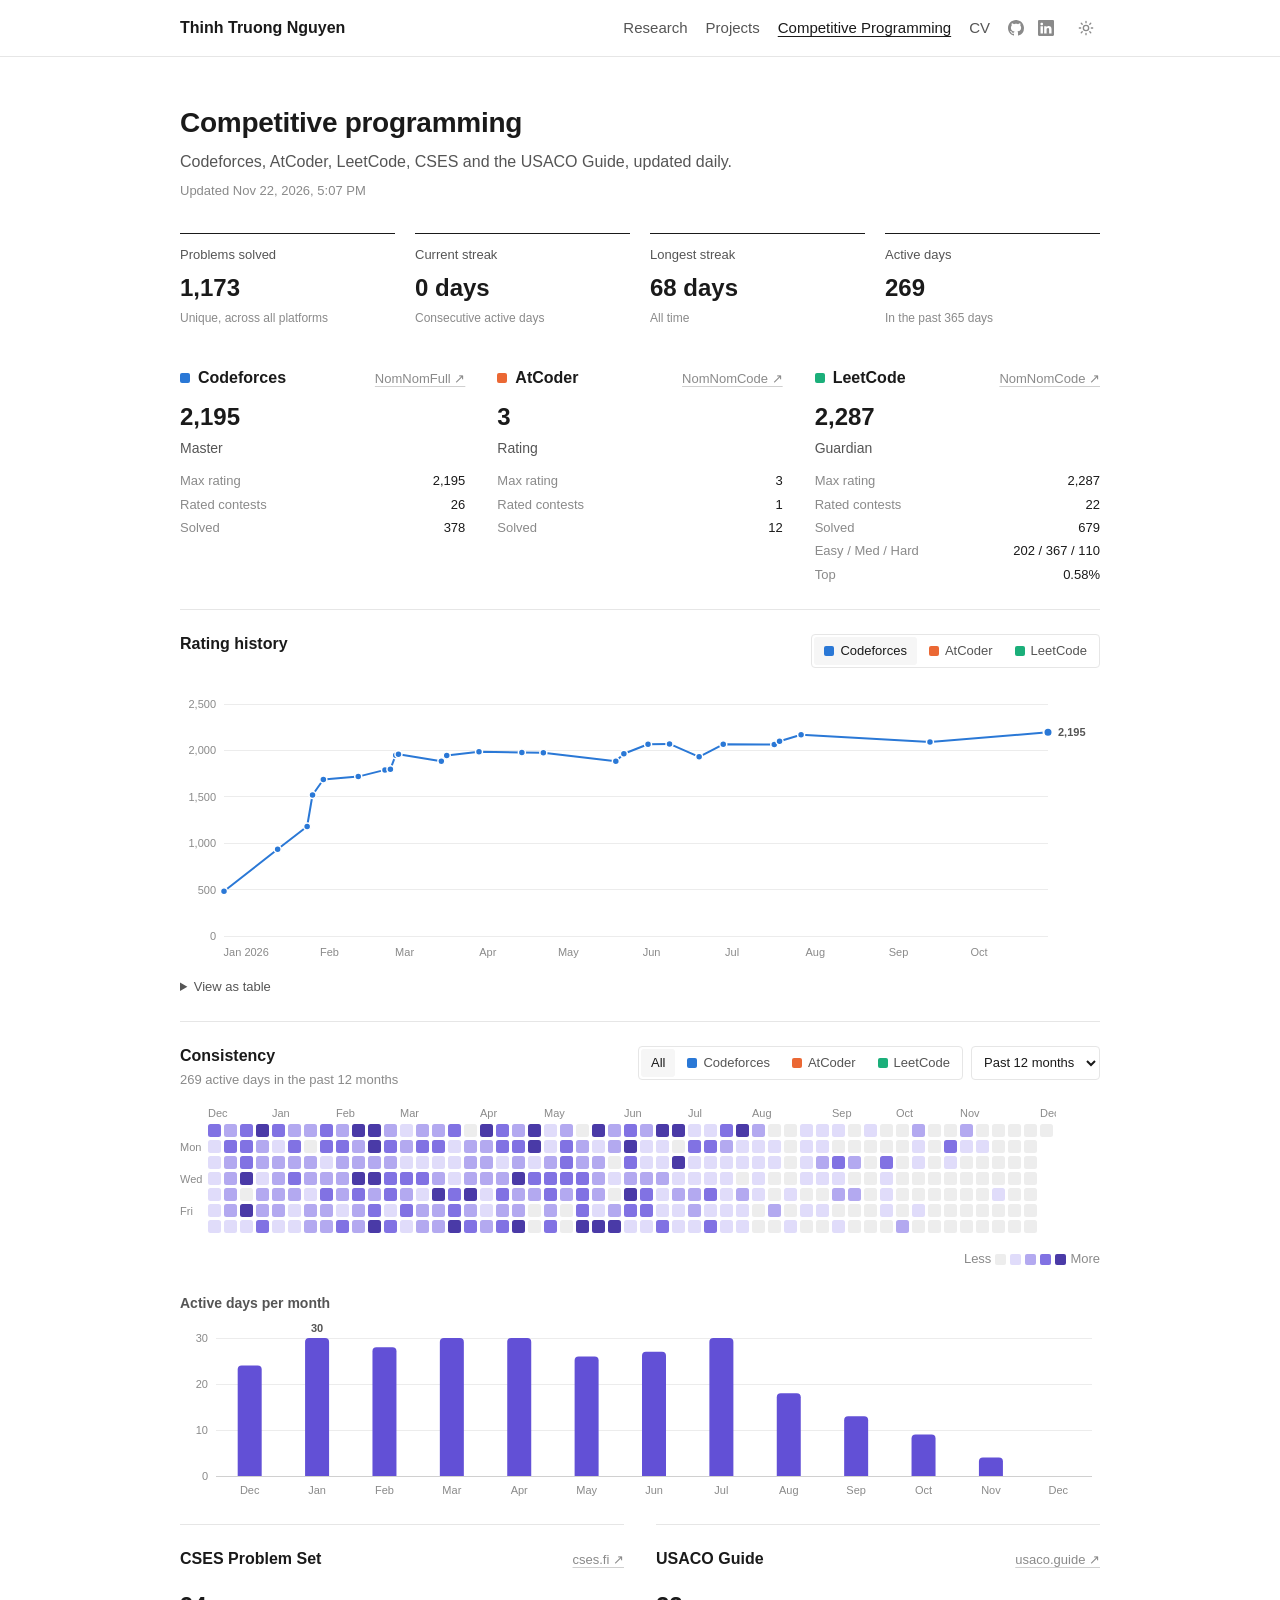
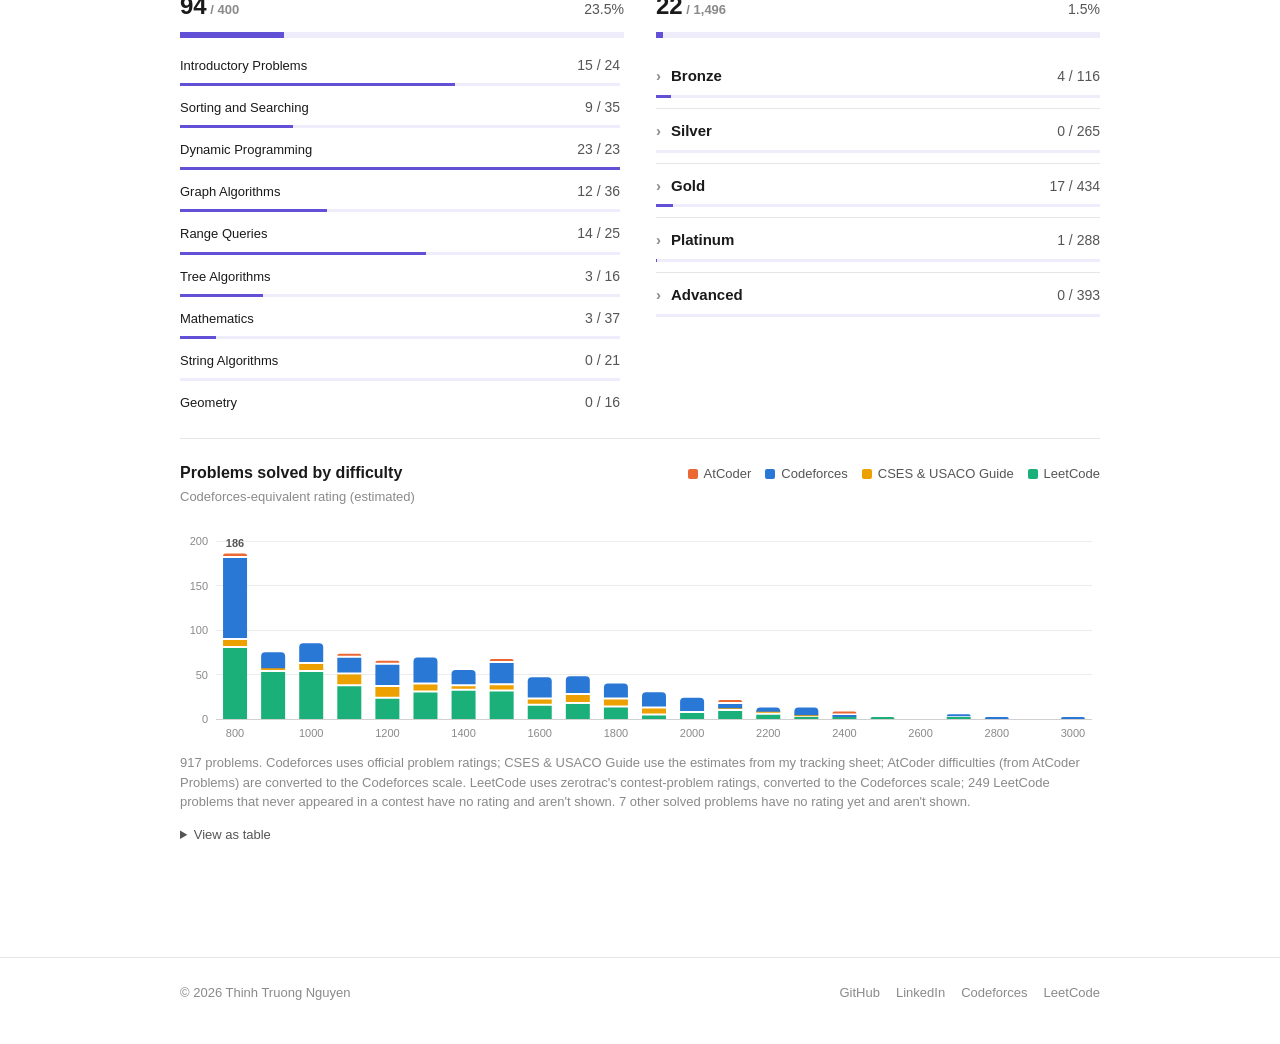
==== commit fdc0cab1: "Update CV and résumé; new LinkedIn; GitHub/LinkedIn in nav - New academic CV and résumé (phone numbe" ====
--- a/competitive-programming.html
+++ b/competitive-programming.html
@@ -19,7 +19,11 @@
         <a href="research.html">Research</a>
         <a href="projects.html">Projects</a>
         <a href="competitive-programming.html" aria-current="page"><span class="long">Competitive Programming</span><span class="short">CP</span></a>
-        <a href="assets/cv/Thinh_Nguyen_CV.pdf?v=300ada1b" target="_blank" rel="noopener">CV</a>
+        <a href="assets/cv/Thinh_Nguyen_CV.pdf?v=d8d68b25" target="_blank" rel="noopener">CV</a>
+      </div>
+      <div class="nav-icons">
+        <a href="https://github.com/ThinhTruongN" target="_blank" rel="noopener" aria-label="GitHub" title="GitHub"><svg viewBox="0 0 16 16" aria-hidden="true"><path d="M8 0C3.58 0 0 3.58 0 8c0 3.54 2.29 6.53 5.47 7.59.4.07.55-.17.55-.38 0-.19-.01-.82-.01-1.49-2.01.37-2.53-.49-2.69-.94-.09-.23-.48-.94-.82-1.13-.28-.15-.68-.52-.01-.53.63-.01 1.08.58 1.23.82.72 1.21 1.87.87 2.33.66.07-.52.28-.87.51-1.07-1.78-.2-3.64-.89-3.64-3.95 0-.87.31-1.59.82-2.15-.08-.2-.36-1.02.08-2.12 0 0 .67-.21 2.2.82.64-.18 1.32-.27 2-.27.68 0 1.36.09 2 .27 1.53-1.04 2.2-.82 2.2-.82.44 1.1.16 1.92.08 2.12.51.56.82 1.27.82 2.15 0 3.07-1.87 3.75-3.65 3.95.29.25.54.73.54 1.48 0 1.07-.01 1.93-.01 2.2 0 .21.15.46.55.38A8.013 8.013 0 0016 8c0-4.42-3.58-8-8-8z"/></svg></a>
+        <a href="https://www.linkedin.com/in/thinhtruongn" target="_blank" rel="noopener" aria-label="LinkedIn" title="LinkedIn"><svg viewBox="0 0 16 16" aria-hidden="true"><path d="M0 1.15C0 .52.52 0 1.17 0h13.66C15.48 0 16 .52 16 1.15v13.7c0 .63-.52 1.15-1.17 1.15H1.17C.52 16 0 15.48 0 14.85V1.15zm4.94 12.23V6.17H2.54v7.21h2.4zM3.74 5.18c.84 0 1.36-.55 1.36-1.25-.02-.71-.52-1.25-1.34-1.25-.82 0-1.36.54-1.36 1.25 0 .7.52 1.25 1.33 1.25h.01zm2.46 8.2h2.4V9.35c0-.21.02-.43.08-.58.17-.43.57-.88 1.23-.88.87 0 1.21.66 1.21 1.63v3.86h2.4V9.25c0-2.22-1.18-3.25-2.76-3.25-1.27 0-1.84.7-2.16 1.19V6.17H6.2c.03.68 0 7.21 0 7.21z"/></svg></a>
       </div>
       <button class="theme-toggle" id="theme-toggle" type="button" aria-label="Toggle dark mode">
         <svg class="icon-sun" viewBox="0 0 24 24" aria-hidden="true"><circle cx="12" cy="12" r="4"/><path d="M12 2v2M12 20v2M4.9 4.9l1.4 1.4M17.7 17.7l1.4 1.4M2 12h2M20 12h2M4.9 19.1l1.4-1.4M17.7 6.3l1.4-1.4"/></svg>
@@ -108,7 +112,7 @@
       <span>© <span id="year"></span> Thinh Truong Nguyen</span>
       <div class="footer-links">
         <a href="https://github.com/ThinhTruongN" target="_blank" rel="noopener">GitHub</a>
-        <a href="https://www.linkedin.com/in/truong-nguyen-1232b629b" target="_blank" rel="noopener">LinkedIn</a>
+        <a href="https://www.linkedin.com/in/thinhtruongn" target="_blank" rel="noopener">LinkedIn</a>
         <a href="https://codeforces.com/profile/NomNomFull" target="_blank" rel="noopener">Codeforces</a>
         <a href="https://leetcode.com/u/NomNomCode/" target="_blank" rel="noopener">LeetCode</a>
       </div>
--- a/assets/css/style.css
+++ b/assets/css/style.css
@@ -129,6 +129,10 @@
 .nav-links a:hover { color: var(--text); }
 .nav-links a[aria-current="page"] { color: var(--text); text-decoration: underline; text-decoration-color: var(--text); }
 .nav-links .short { display: none; }
+.nav-icons { display: flex; gap: 2px; flex: none; }
+.nav-icons a { width: 28px; height: 28px; display: grid; place-items: center; color: var(--muted); border-radius: 4px; }
+.nav-icons a:hover { color: var(--text); }
+.nav-icons svg { width: 16px; height: 16px; fill: currentColor; }
 .theme-toggle {
   flex: none; width: 28px; height: 28px; border: 0; background: transparent; color: var(--muted);
   display: grid; place-items: center; cursor: pointer; border-radius: 4px;
@@ -143,8 +147,10 @@
   :root:not([data-theme="light"]) .theme-toggle .icon-moon { display: block; }
 }
 @media (max-width: 600px) {
+  .nav-inner { flex-wrap: wrap; row-gap: 4px; padding-top: 10px; padding-bottom: 10px; min-height: 0; }
   .brand { font-size: 0.9375rem; }
-  .nav-links { gap: 14px; }
+  .nav-icons { margin-left: auto; }
+  .nav-links { order: 3; width: 100%; margin-left: 0; gap: 18px; }
   .nav-links .long { display: none; }
   .nav-links .short { display: inline; }
 }
